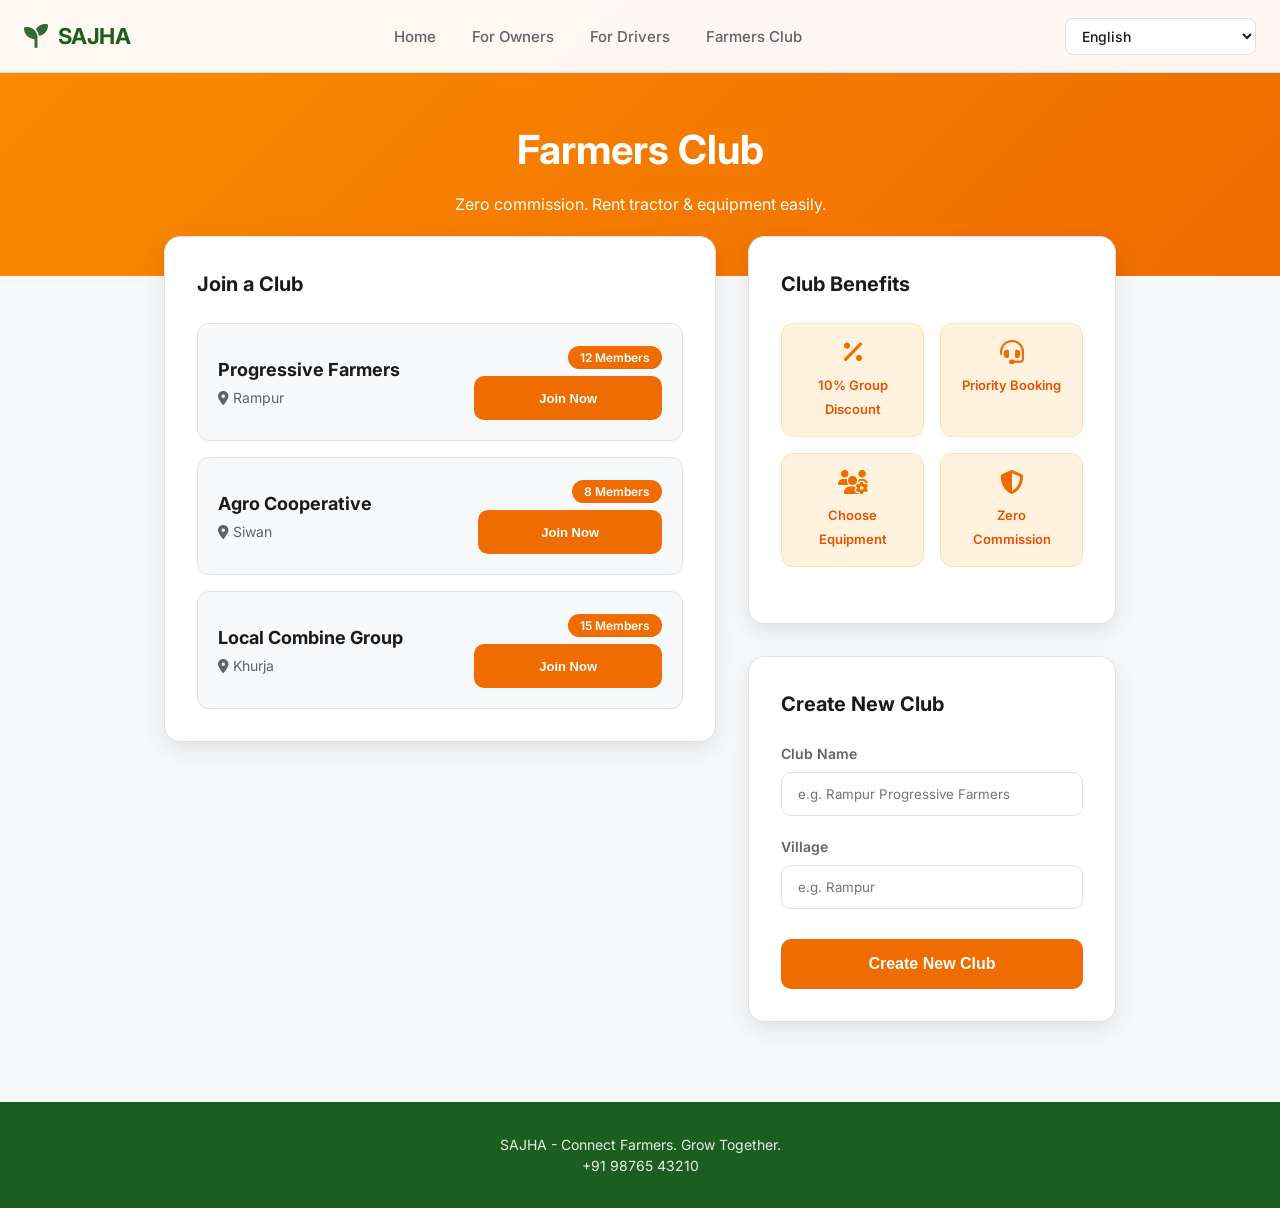
==== club.html @ 6ee87615 "Initial commit: SAJHA - Agro Equipment Booking Platform" ====
<!DOCTYPE html>
<html lang="en">

<head>
    <meta charset="UTF-8">
    <meta name="viewport" content="width=device-width, initial-scale=1.0">
    <title>SAJHA - Farmers Club</title>
    <link rel="stylesheet" href="styles.css">
    <link href="https://fonts.googleapis.com/css2?family=Inter:wght@400;500;600;700&display=swap" rel="stylesheet">
    <link rel="stylesheet" href="https://cdnjs.cloudflare.com/ajax/libs/font-awesome/6.4.0/css/all.min.css">
    <style>
        .club-header {
            padding: 120px 24px 60px;
            background: linear-gradient(135deg, #fb8c00, #ef6c00);
            color: var(--white);
            text-align: center;
        }

        .club-header h1 {
            font-size: clamp(28px, 4vw, 40px);
            margin-bottom: 12px;
        }

        .club-container {
            max-width: 1000px;
            margin: -40px auto 80px;
            padding: 0 24px;
            display: grid;
            grid-template-columns: 1fr;
            gap: 32px;
        }

        @media (min-width: 768px) {
            .club-container {
                grid-template-columns: 1.5fr 1fr;
            }
        }

        .card {
            background: var(--white);
            padding: 32px;
            border-radius: 16px;
            box-shadow: var(--shadow-lg);
            border: 1px solid var(--border);
        }

        .card h2 {
            font-size: 20px;
            margin-bottom: 24px;
            color: var(--text);
            display: flex;
            align-items: center;
            gap: 12px;
        }

        .card h2 i {
            color: #fb8c00;
        }

        .benefits-grid {
            display: grid;
            grid-template-columns: 1fr 1fr;
            gap: 16px;
            margin-bottom: 24px;
        }

        .benefit-item {
            background: #fff3e0;
            padding: 16px;
            border-radius: 12px;
            text-align: center;
            border: 1px solid #ffe0b2;
        }

        .benefit-item i {
            display: block;
            font-size: 24px;
            color: #ef6c00;
            margin-bottom: 8px;
        }

        .benefit-item span {
            font-size: 13px;
            font-weight: 600;
            color: #e65100;
        }

        .club-list {
            display: grid;
            gap: 16px;
        }

        .club-card {
            padding: 20px;
            background: var(--cream);
            border-radius: 12px;
            border: 1px solid var(--border);
            display: flex;
            justify-content: space-between;
            align-items: center;
        }

        .club-info h4 {
            font-size: 18px;
            margin-bottom: 4px;
        }

        .club-info p {
            font-size: 14px;
            color: var(--text-muted);
        }

        .club-meta {
            text-align: right;
        }

        .member-badge {
            background: #ef6c00;
            color: white;
            padding: 4px 12px;
            border-radius: 20px;
            font-size: 12px;
            font-weight: 600;
        }

        .orange-btn {
            background: #ef6c00;
            color: white;
            border: none;
            padding: 16px;
            border-radius: 10px;
            width: 100%;
            font-size: 16px;
            font-weight: 600;
            cursor: pointer;
            margin-top: 10px;
            transition: background 0.2s;
        }

        .orange-btn:hover {
            background: #e65100;
        }

        .input-group {
            margin-bottom: 20px;
        }

        .input-group label {
            display: block;
            margin-bottom: 8px;
            font-size: 14px;
            font-weight: 600;
            color: var(--text-muted);
        }

        .input-group input {
            width: 100%;
            padding: 12px 16px;
            border-radius: 10px;
            border: 1px solid var(--border);
            font-family: inherit;
        }
    </style>
</head>

<body>
    <nav class="top-bar">
        <a href="index.html" class="logo"><i class="fas fa-seedling"></i> SAJHA</a>
        <ul class="top-menu">
            <li><a href="index.html#home" data-i18n="home">Home</a></li>
            <li><a href="owner.html" data-i18n="forOwners">For Owners</a></li>
            <li><a href="driver.html" data-i18n="forDrivers">For Drivers</a></li>
            <li><a href="club.html" class="active" data-i18n="forClubs">Farmers Club</a></li>
        </ul>
        <div class="top-actions">
            <select class="lang-select" id="langSelect">
                <!-- Dropdown will be populated by langSelect.js or similar -->
                <option value="en">English</option>
                <option value="hi">हिंदी (Hindi)</option>
                <option value="bn">বাংলা (Bengali)</option>
                <option value="te">తెలుగు (Telugu)</option>
                <option value="mr">मराठी (Marathi)</option>
                <option value="ta">தமிழ் (Tamil)</option>
                <option value="gu">ગુજરાતી (Gujarati)</option>
                <option value="kn">ಕನ್ನಡ (Kannada)</option>
                <option value="ml">മലയാളം (Malayalam)</option>
                <option value="pa">ਪੰਜਾਬੀ (Punjabi)</option>
            </select>
        </div>
    </nav>

    <header class="club-header">
        <h1 data-i18n="clubPortal">Farmers Club</h1>
        <p data-i18n="heroSub">Join together, book together, save together.</p>
    </header>

    <main class="club-container">
        <!-- Explorer / Join List -->
        <section>
            <div class="card">
                <h2 data-i18n="joinClub"><i class="fas fa-search-location"></i> Explore Local Clubs</h2>
                <div id="clubList" class="club-list">
                    <!-- Clubs will be injected here -->
                </div>
            </div>
        </section>

        <!-- Sidebar: Create & Benefits -->
        <aside style="display: flex; flex-direction: column; gap: 32px;">
            <div class="card">
                <h2 data-i18n="clubBenefits"><i class="fas fa-gift"></i> Club Benefits</h2>
                <div class="benefits-grid">
                    <div class="benefit-item">
                        <i class="fas fa-percentage"></i>
                        <span data-i18n="groupDiscount">10% Group Discount</span>
                    </div>
                    <div class="benefit-item">
                        <i class="fas fa-headset"></i>
                        <span data-i18n="prioritySupport">Priority Booking</span>
                    </div>
                    <div class="benefit-item">
                        <i class="fas fa-users-cog"></i>
                        <span data-i18n="selectEquipment">Shared Assets</span>
                    </div>
                    <div class="benefit-item">
                        <i class="fas fa-shield-alt"></i>
                        <span data-i18n="noCommission">Secure Support</span>
                    </div>
                </div>
            </div>

            <div class="card">
                <h2 data-i18n="createClub"><i class="fas fa-plus-circle"></i> Create New Club</h2>
                <form id="createClubForm">
                    <div class="input-group">
                        <label data-i18n="clubName">Club Name</label>
                        <input type="text" id="newClubName" placeholder="e.g. Rampur Progressive Farmers" required>
                    </div>
                    <div class="input-group">
                        <label data-i18n="village">Village</label>
                        <input type="text" id="clubVillage" placeholder="e.g. Rampur" required>
                    </div>
                    <button type="submit" class="orange-btn" data-i18n="createClub">Create Club</button>
                </form>
            </div>
        </aside>
    </main>

    <footer class="footer">
        <p>SAJHA - <span data-i18n="heroTitle">Connect Farmers</span></p>
        <p>+91 98765 43210</p>
    </footer>

    <script src="lang.js"></script>
    <script src="club.js"></script>
</body>

</html>
---- styles.css ----
/* SAJHA - Professional Agriculture Platform */
* {
    margin: 0;
    padding: 0;
    box-sizing: border-box;
}

:root {
    --green: #1b5e20;
    --green-light: #2e7d32;
    --green-accent: #388e3c;
    --cream: #f8f9fa;
    --cream-dark: #e8ebe8;
    --white: #ffffff;
    --text: #1a1a1a;
    --text-muted: #5f6368;
    --border: #e0e0e0;
    --shadow: 0 2px 8px rgba(0, 0, 0, 0.06);
    --shadow-lg: 0 8px 24px rgba(0, 0, 0, 0.1);
}

html {
    scroll-behavior: smooth;
}

body {
    font-family: 'Inter', -apple-system, BlinkMacSystemFont, sans-serif;
    font-size: 16px;
    line-height: 1.5;
    color: var(--text);
    background: var(--cream);
    -webkit-font-smoothing: antialiased;
}

button,
a,
input,
.equip-btn,
.dur-btn {
    min-height: 44px;
}

.container {
    max-width: 1200px;
    margin: 0 auto;
    padding: 0 24px;
}

/* Navbar */
.top-bar {
    position: fixed;
    top: 0;
    left: 0;
    right: 0;
    background: rgba(255, 255, 255, 0.95);
    backdrop-filter: blur(12px);
    padding: 14px 24px;
    display: flex;
    justify-content: space-between;
    align-items: center;
    gap: 24px;
    z-index: 100;
    border-bottom: 1px solid var(--border);
}

.logo {
    font-size: 22px;
    font-weight: 700;
    color: var(--green);
    text-decoration: none;
    display: flex;
    align-items: center;
    gap: 10px;
    letter-spacing: -0.02em;
}

.logo i {
    font-size: 24px;
    opacity: 0.9;
}

.top-menu {
    display: none;
    list-style: none;
    gap: 4px;
    align-items: center;
    margin: 0;
}

.top-menu a {
    color: var(--text-muted);
    text-decoration: none;
    font-weight: 500;
    font-size: 15px;
    padding: 10px 16px;
    border-radius: 8px;
    transition: all 0.2s;
}

.top-menu a:hover {
    color: var(--green);
    background: rgba(46, 125, 50, 0.08);
}

@media (min-width: 768px) {
    .top-menu {
        display: flex !important;
    }

    .menu-btn {
        display: none;
    }
}

@media (max-width: 767px) {
    .top-menu {
        display: none;
        position: absolute;
        top: 100%;
        left: 0;
        right: 0;
        flex-direction: column;
        background: var(--white);
        padding: 16px;
        box-shadow: var(--shadow-lg);
        z-index: 99;
    }

    .top-menu.open {
        display: flex;
    }
}

.top-actions {
    display: flex;
    gap: 10px;
    align-items: center;
}

.lang-select {
    background: var(--white);
    color: var(--text);
    border: 1px solid var(--border);
    padding: 8px 12px;
    font-size: 14px;
    font-weight: 500;
    border-radius: 8px;
    cursor: pointer;
    font-family: inherit;
    transition: all 0.2s;
    outline: none;
}

.lang-select:hover {
    border-color: var(--green);
}

.lang-select:focus {
    border-color: var(--green);
    box-shadow: 0 0 0 2px rgba(46, 125, 50, 0.1);
}

.menu-btn {
    background: none;
    border: 1px solid var(--border);
    font-size: 18px;
    color: var(--text);
    padding: 10px 14px;
    border-radius: 8px;
    cursor: pointer;
}

/* Side Menu */
.side-menu {
    position: fixed;
    top: 0;
    right: -100%;
    width: 300px;
    height: 100%;
    background: var(--white);
    z-index: 1000;
    transition: right 0.3s ease;
    padding: 24px;
    box-shadow: -4px 0 24px rgba(0, 0, 0, 0.08);
}

.side-menu.open {
    right: 0;
}

.menu-header {
    display: flex;
    justify-content: space-between;
    align-items: center;
    margin-bottom: 24px;
    font-size: 18px;
    font-weight: 600;
    color: var(--text);
}

.close-btn {
    background: none;
    border: none;
    font-size: 20px;
    color: var(--text-muted);
    cursor: pointer;
    padding: 4px;
}

.menu-item {
    display: flex;
    align-items: center;
    gap: 14px;
    padding: 14px 0;
    font-size: 15px;
    color: var(--text);
    text-decoration: none;
    border-bottom: 1px solid var(--cream-dark);
    transition: color 0.2s;
}

.menu-item:hover {
    color: var(--green);
}

.menu-item i {
    font-size: 18px;
    color: var(--green);
    opacity: 0.8;
}

/* Hero */
.hero {
    min-height: 70vh;
    display: flex;
    align-items: center;
    justify-content: center;
    text-align: center;
    padding: 120px 32px 80px;
    position: relative;
    overflow: hidden;
}

.hero-bg {
    position: absolute;
    inset: 0;
    background: linear-gradient(160deg, #0d3d0f 0%, #1b5e20 40%, #2e7d32 100%);
    z-index: 0;
}

.hero-bg::before {
    content: '';
    position: absolute;
    inset: 0;
    background: url("data:image/svg+xml,%3Csvg width='60' height='60' viewBox='0 0 60 60' xmlns='http://www.w3.org/2000/svg'%3E%3Cg fill='none' fill-rule='evenodd'%3E%3Cg fill='%23ffffff' fill-opacity='0.03'%3E%3Cpath d='M36 34v-4h-2v4h-4v2h4v4h2v-4h4v-2h-4zm0-30V0h-2v4h-4v2h4v4h2V6h4V4h-4zM6 34v-4H4v4H0v2h4v4h2v-4h4v-2H6zM6 4V0H4v4H0v2h4v4h2V6h4V4H6z'/%3E%3C/g%3E%3C/g%3E%3C/svg%3E");
    opacity: 0.5;
}

.hero-content {
    position: relative;
    z-index: 1;
    max-width: 640px;
}

.hero h1 {
    font-size: clamp(32px, 5vw, 48px);
    font-weight: 700;
    color: var(--white);
    margin-bottom: 16px;
    line-height: 1.2;
    letter-spacing: -0.03em;
}

.hero p {
    font-size: 18px;
    color: rgba(255, 255, 255, 0.88);
    margin-bottom: 36px;
    font-weight: 400;
    line-height: 1.6;
}

.hero-btns {
    display: flex;
    gap: 16px;
    justify-content: center;
    flex-wrap: wrap;
}

.big-btn {
    display: inline-flex;
    align-items: center;
    justify-content: center;
    padding: 16px 32px;
    font-size: 16px;
    font-weight: 600;
    border-radius: 10px;
    text-decoration: none;
    font-family: inherit;
    cursor: pointer;
    min-height: 52px;
    border: none;
    transition: all 0.2s;
}

.big-btn.primary {
    background: var(--white);
    color: var(--green);
    box-shadow: var(--shadow);
}

.big-btn.primary:hover {
    transform: translateY(-2px);
    box-shadow: var(--shadow-lg);
}

.big-btn.secondary {
    background: transparent;
    color: var(--white);
    border: 2px solid rgba(255, 255, 255, 0.6);
}

.big-btn.secondary:hover {
    background: rgba(255, 255, 255, 0.1);
    border-color: var(--white);
}

.big-btn.full {
    width: 100%;
}

/* Booking Section */
.booking-section {
    padding: 56px 24px 72px;
    background: var(--white);
}

.map-book-row {
    display: flex;
    flex-direction: column;
    gap: 24px;
    max-width: 1200px;
    margin: 0 auto;
}

@media (min-width: 960px) {
    .map-book-row {
        flex-direction: row;
        align-items: stretch;
        gap: 32px;
    }

    .map-wrap {
        flex: 1;
        min-height: 520px;
    }

    .book-panel {
        width: 400px;
        flex-shrink: 0;
        margin: 0;
        overflow-y: auto;
    }
}

.map-wrap {
    position: relative;
    height: 320px;
    border-radius: 12px;
    overflow: hidden;
    box-shadow: var(--shadow);
    border: 1px solid var(--border);
}

#map {
    width: 100%;
    height: 100%;
}

.locate-btn {
    position: absolute;
    top: 16px;
    right: 16px;
    width: 44px;
    height: 44px;
    background: var(--white);
    border: 1px solid var(--border);
    border-radius: 10px;
    font-size: 18px;
    color: var(--green);
    cursor: pointer;
    box-shadow: var(--shadow);
    transition: background 0.2s;
}

.locate-btn:hover {
    background: var(--cream);
}

.book-panel {
    max-width: 100%;
    margin: 0 auto;
    background: var(--cream);
    padding: 28px;
    border-radius: 12px;
    border: 1px solid var(--border);
}

.book-panel h2 {
    font-size: 20px;
    font-weight: 600;
    color: var(--text);
    margin-bottom: 24px;
    letter-spacing: -0.02em;
}

.input-row {
    display: flex;
    align-items: center;
    gap: 12px;
    background: var(--white);
    padding: 0 16px;
    border-radius: 10px;
    margin-bottom: 14px;
    border: 1px solid var(--border);
    transition: border-color 0.2s;
}

.input-row:focus-within {
    border-color: var(--green);
    outline: none;
}

.input-row label {
    font-size: 16px;
    color: var(--text-muted);
}

.input-row input {
    flex: 1;
    border: none;
    background: none;
    font-size: 15px;
    padding: 14px 0;
    font-family: inherit;
}

.input-row input:focus {
    outline: none;
}

.row-2 {
    display: grid;
    grid-template-columns: 1fr 1fr;
    gap: 14px;
}

.label {
    font-size: 14px;
    font-weight: 600;
    color: var(--text);
    margin: 20px 0 10px;
}

.equipment-btns {
    display: grid;
    grid-template-columns: repeat(4, 1fr);
    gap: 10px;
}

@media (max-width: 640px) {
    .equipment-btns {
        grid-template-columns: repeat(2, 1fr);
    }
}

.duration-btns {
    display: grid;
    grid-template-columns: repeat(5, 1fr);
    gap: 10px;
}

@media (max-width: 640px) {
    .duration-btns {
        grid-template-columns: repeat(3, 1fr);
    }
}

.equip-btn,
.dur-btn {
    display: flex;
    flex-direction: column;
    align-items: center;
    gap: 6px;
    padding: 14px 10px;
    background: var(--white);
    border: 1px solid var(--border);
    border-radius: 10px;
    font-size: 14px;
    font-weight: 600;
    font-family: inherit;
    cursor: pointer;
    transition: all 0.2s;
}

.equip-btn:hover,
.dur-btn:hover {
    border-color: var(--green);
    color: var(--green);
}

.equip-btn i {
    font-size: 24px;
    color: var(--green);
}

.equip-btn small,
.dur-btn small {
    font-size: 12px;
    font-weight: 500;
    color: var(--text-muted);
}

.equip-btn.active,
.dur-btn.active {
    background: var(--green);
    border-color: var(--green);
    color: var(--white);
}

.equip-btn.active i,
.equip-btn.active small,
.dur-btn.active small {
    color: var(--white);
}

.duration-btns .dur-btn {
    flex-direction: row;
    justify-content: center;
    padding: 12px;
}

.price-box {
    display: flex;
    justify-content: space-between;
    align-items: center;
    padding: 18px 20px;
    background: var(--white);
    border-radius: 10px;
    margin: 24px 0 16px;
    border: 1px solid var(--border);
    font-size: 15px;
}

.price-box strong {
    font-size: 22px;
    color: var(--green);
    font-weight: 700;
}

.book-panel .big-btn {
    margin-top: 0;
    padding: 16px;
}

/* About Section */
.simple-section {
    padding: 72px 24px;
    background: var(--cream);
}

.simple-section h2 {
    font-size: 28px;
    font-weight: 700;
    color: var(--text);
    text-align: center;
    margin-bottom: 12px;
    letter-spacing: -0.02em;
}

.simple-section .sub {
    text-align: center;
    font-size: 16px;
    color: var(--text-muted);
    margin-bottom: 48px;
    max-width: 480px;
    margin-left: auto;
    margin-right: auto;
}

.simple-cards {
    display: grid;
    grid-template-columns: repeat(auto-fit, minmax(280px, 1fr));
    gap: 24px;
    max-width: 1000px;
    margin: 0 auto;
}

.simple-card {
    background: var(--white);
    padding: 32px 28px;
    border-radius: 12px;
    text-align: center;
    border: 1px solid var(--border);
    transition: all 0.2s;
}

.simple-card:hover {
    box-shadow: var(--shadow-lg);
    border-color: rgba(46, 125, 50, 0.2);
}

.simple-card .icon {
    width: 56px;
    height: 56px;
    background: linear-gradient(135deg, var(--green), var(--green-light));
    color: var(--white);
    border-radius: 12px;
    display: flex;
    align-items: center;
    justify-content: center;
    margin: 0 auto 20px;
    font-size: 24px;
}

.simple-card h3 {
    font-size: 17px;
    font-weight: 600;
    color: var(--text);
    margin-bottom: 10px;
}

.simple-card p {
    font-size: 15px;
    color: var(--text-muted);
    line-height: 1.5;
}

/* Contact */
.contact {
    background: var(--white);
}

.contact .container {
    max-width: 500px;
}

.contact .contact-card {
    display: flex;
    align-items: center;
    justify-content: center;
    gap: 16px;
    padding: 20px 24px;
    background: var(--cream);
    color: var(--text);
    text-decoration: none;
    font-size: 18px;
    font-weight: 600;
    border-radius: 12px;
    margin-bottom: 14px;
    border: 1px solid var(--border);
    transition: all 0.2s;
}

.contact .contact-card:hover {
    border-color: var(--green);
    background: rgba(46, 125, 50, 0.06);
}

.contact .contact-card i {
    font-size: 22px;
    color: var(--green);
}

.contact .contact-card.whatsapp:hover {
    border-color: #25D366;
    background: rgba(37, 211, 102, 0.08);
}

.contact .contact-card.whatsapp i {
    color: #25D366;
}

.contact .address {
    text-align: center;
    color: var(--text-muted);
    font-size: 14px;
    margin-top: 24px;
}

/* Footer */
.footer {
    text-align: center;
    padding: 32px 24px;
    background: var(--green);
    color: rgba(255, 255, 255, 0.9);
    font-size: 14px;
}

/* Modals */
.overlay {
    display: none;
    position: fixed;
    inset: 0;
    background: rgba(0, 0, 0, 0.4);
    backdrop-filter: blur(4px);
    z-index: 2000;
    align-items: center;
    justify-content: center;
    padding: 24px;
}

.overlay.active {
    display: flex;
}

.panel {
    background: var(--white);
    width: 100%;
    max-width: 440px;
    max-height: 90vh;
    border-radius: 16px;
    overflow: hidden;
    box-shadow: 0 24px 48px rgba(0, 0, 0, 0.16);
}

.panel-head {
    display: flex;
    justify-content: space-between;
    align-items: center;
    padding: 20px 24px;
    border-bottom: 1px solid var(--border);
}

.panel-head h2 {
    font-size: 18px;
    font-weight: 600;
}

.panel-body {
    padding: 24px;
    overflow-y: auto;
    max-height: 65vh;
}

.panel-body p {
    margin-bottom: 12px;
    font-size: 15px;
    color: var(--text-muted);
}

.panel-body p strong {
    color: var(--text);
}

.booking-item {
    padding: 18px;
    background: var(--cream);
    border-radius: 10px;
    margin-bottom: 12px;
    border: 1px solid var(--border);
}

.booking-item h4 {
    margin-bottom: 8px;
    font-size: 15px;
}

.booking-item p {
    font-size: 14px;
    color: var(--text-muted);
    margin-bottom: 4px;
}

/* Success */
.success-panel {
    text-align: center;
    padding: 48px 32px;
}

.success-icon {
    font-size: 64px;
    color: var(--green);
    margin-bottom: 20px;
}

.success-panel h2 {
    font-size: 24px;
    font-weight: 600;
    margin-bottom: 8px;
}

.success-panel p {
    color: var(--text-muted);
    margin-bottom: 8px;
}

.success-panel .booking-num {
    font-size: 15px;
    margin: 24px 0;
    padding: 12px 20px;
    background: var(--cream);
    border-radius: 10px;
}

.success-btns {
    display: flex;
    gap: 12px;
    justify-content: center;
    flex-wrap: wrap;
    margin-top: 24px;
}

/* Comparison Section */
.comparison-section {
    margin: 20px 0;
    animation: slideUp 0.3s ease-out;
}

.comparison-card {
    background: #f1f8e9;
    border: 2px solid #8bc34a;
    border-radius: 12px;
    padding: 16px;
    position: relative;
}

.deal-tag {
    background: #8bc34a;
    color: white;
    padding: 4px 10px;
    border-radius: 20px;
    font-size: 11px;
    font-weight: 700;
    text-transform: uppercase;
    display: inline-flex;
    align-items: center;
    gap: 4px;
    margin-bottom: 10px;
}

.deal-info {
    display: flex;
    justify-content: space-between;
    align-items: center;
    margin-bottom: 4px;
}

.deal-info span {
    font-weight: 600;
    color: var(--text);
}

.deal-price {
    color: #2e7d32 !important;
    font-weight: 700 !important;
}

.savings {
    font-size: 13px;
    color: #558b2f;
    margin-bottom: 12px;
}

.select-deal-btn {
    width: 100%;
    background: #4caf50;
    color: white;
    border: none;
    padding: 10px;
    border-radius: 8px;
    font-size: 14px;
    font-weight: 600;
    cursor: pointer;
    transition: background 0.2s;
}

.select-deal-btn:hover {
    background: #43a047;
}

@keyframes slideUp {
    from {
        transform: translateY(10px);
        opacity: 0;
    }

    to {
        transform: translateY(0);
        opacity: 1;
    }
}

/* NEW FEATURES STYLES */

/* Weather Widget */
.weather-widget {
    background: linear-gradient(135deg, #e3f2fd, #bbdefb);
    border: 1px solid #90caf9;
    border-radius: 12px;
    padding: 16px;
    margin-bottom: 20px;
    display: flex;
    align-items: center;
    gap: 16px;
    animation: slideUp 0.4s ease-out;
}

.weather-icon {
    font-size: 32px;
    color: #1976d2;
}

.weather-info h4 {
    font-size: 15px;
    margin-bottom: 4px;
    color: #0d47a1;
}

.weather-info p {
    font-size: 13px;
    color: #1565c0;
    margin: 0;
}

/* Insurance Checkbox */
.insurance-opt {
    display: flex;
    align-items: center;
    gap: 12px;
    background: #fff;
    padding: 12px 16px;
    border-radius: 10px;
    margin: 14px 0;
    border: 1px solid var(--border);
    cursor: pointer;
    transition: all 0.2s;
}

.insurance-opt:hover {
    border-color: var(--green);
}

.insurance-opt input {
    width: 18px;
    height: 18px;
    accent-color: var(--green);
}

.insurance-opt span {
    font-size: 14px;
    font-weight: 500;
}

/* Analytics Dashboard */
.analytics-grid {
    display: grid;
    grid-template-columns: 1fr 1fr;
    gap: 12px;
    margin-top: 16px;
}

.stat-card {
    background: var(--white);
    padding: 16px;
    border-radius: 12px;
    border: 1px solid var(--border);
    text-align: center;
}

.stat-card i {
    font-size: 20px;
    color: var(--green);
    margin-bottom: 8px;
}

.stat-card label {
    display: block;
    font-size: 12px;
    color: var(--text-muted);
    margin-bottom: 4px;
}

.stat-card strong {
    font-size: 18px;
    color: var(--text);
}

/* Voice Command Button */
.voice-btn {
    position: fixed;
    bottom: 24px;
    right: 24px;
    width: 56px;
    height: 56px;
    background: var(--green);
    color: white;
    border: none;
    border-radius: 50%;
    font-size: 24px;
    cursor: pointer;
    box-shadow: var(--shadow-lg);
    display: flex;
    align-items: center;
    justify-content: center;
    z-index: 1000;
    transition: all 0.3s;
}

.voice-btn:hover {
    transform: scale(1.1);
}

.voice-btn.listening {
    background: #f44336;
    animation: pulse 1.5s infinite;
}

@keyframes pulse {
    0% {
        box-shadow: 0 0 0 0 rgba(244, 67, 54, 0.4);
    }

    70% {
        box-shadow: 0 0 0 20px rgba(244, 67, 54, 0);
    }

    100% {
        box-shadow: 0 0 0 0 rgba(244, 67, 54, 0);
    }
}

/* Scheme Cards */
.schemes-section {
    padding: 40px 0;
}

.scheme-card {
    background: #fff;
    border-radius: 12px;
    padding: 20px;
    margin-bottom: 16px;
    border-left: 4px solid var(--green);
    box-shadow: var(--shadow);
}

.scheme-card h4 {
    color: var(--green);
    margin-bottom: 8px;
}

.scheme-card p {
    font-size: 14px;
    color: var(--text-muted);
}

.mandi-list {
    background: #fff;
    border-radius: 12px;
    overflow: hidden;
    border: 1px solid var(--border);
}

.mandi-item {
    display: flex;
    justify-content: space-between;
    padding: 12px 16px;
    border-bottom: 1px solid var(--border);
}

.mandi-item:last-child {
    border-bottom: none;
}

.mandi-item span:last-child {
    font-weight: 700;
    color: var(--green);
}
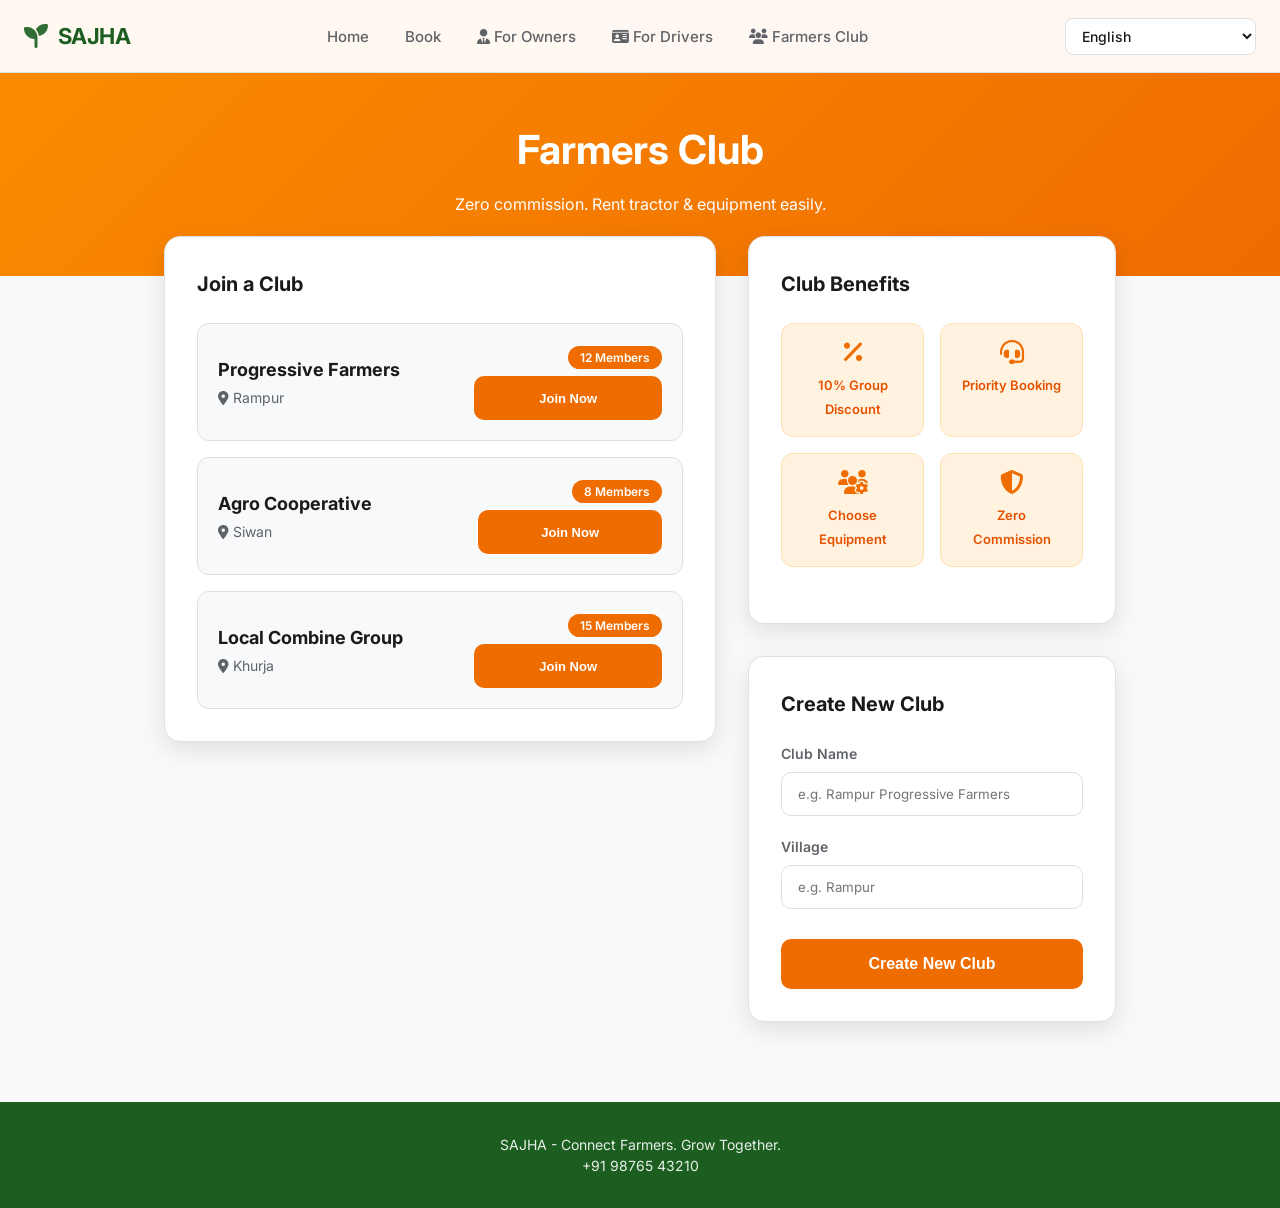
==== commit 53ebc6c2: "UI Fixes: Standardize navbar across all 4 pages" ====
--- a/club.html
+++ b/club.html
@@ -165,16 +165,19 @@
 
 <body>
     <nav class="top-bar">
-        <a href="index.html" class="logo"><i class="fas fa-seedling"></i> SAJHA</a>
+        <a href="index.html#home" class="logo"><i class="fas fa-seedling"></i> SAJHA</a>
         <ul class="top-menu">
             <li><a href="index.html#home" data-i18n="home">Home</a></li>
-            <li><a href="owner.html" data-i18n="forOwners">For Owners</a></li>
-            <li><a href="driver.html" data-i18n="forDrivers">For Drivers</a></li>
-            <li><a href="club.html" class="active" data-i18n="forClubs">Farmers Club</a></li>
+            <li><a href="index.html#booking-section" data-i18n="book">Book</a></li>
+            <li><a href="owner.html" class="owner-link"><i class="fas fa-user-tie"></i> <span data-i18n="forOwners">For
+                        Owners</span></a></li>
+            <li><a href="driver.html" class="driver-link"><i class="fas fa-id-card"></i> <span
+                        data-i18n="forDrivers">For Drivers</span></a></li>
+            <li><a href="club.html" class="club-link active"><i class="fas fa-users"></i> <span
+                        data-i18n="forClubs">Farmers Club</span></a></li>
         </ul>
         <div class="top-actions">
-            <select class="lang-select" id="langSelect">
-                <!-- Dropdown will be populated by langSelect.js or similar -->
+            <select class="lang-select" id="langSelect" title="Change Language">
                 <option value="en">English</option>
                 <option value="hi">हिंदी (Hindi)</option>
                 <option value="bn">বাংলা (Bengali)</option>
@@ -186,6 +189,9 @@
                 <option value="ml">മലയാളം (Malayalam)</option>
                 <option value="pa">ਪੰਜਾਬੀ (Punjabi)</option>
             </select>
+            <button class="menu-btn" id="menuBtn" aria-label="Menu"
+                onclick="document.querySelector('.top-menu').classList.toggle('open')"><i
+                    class="fas fa-bars"></i></button>
         </div>
     </nav>
 
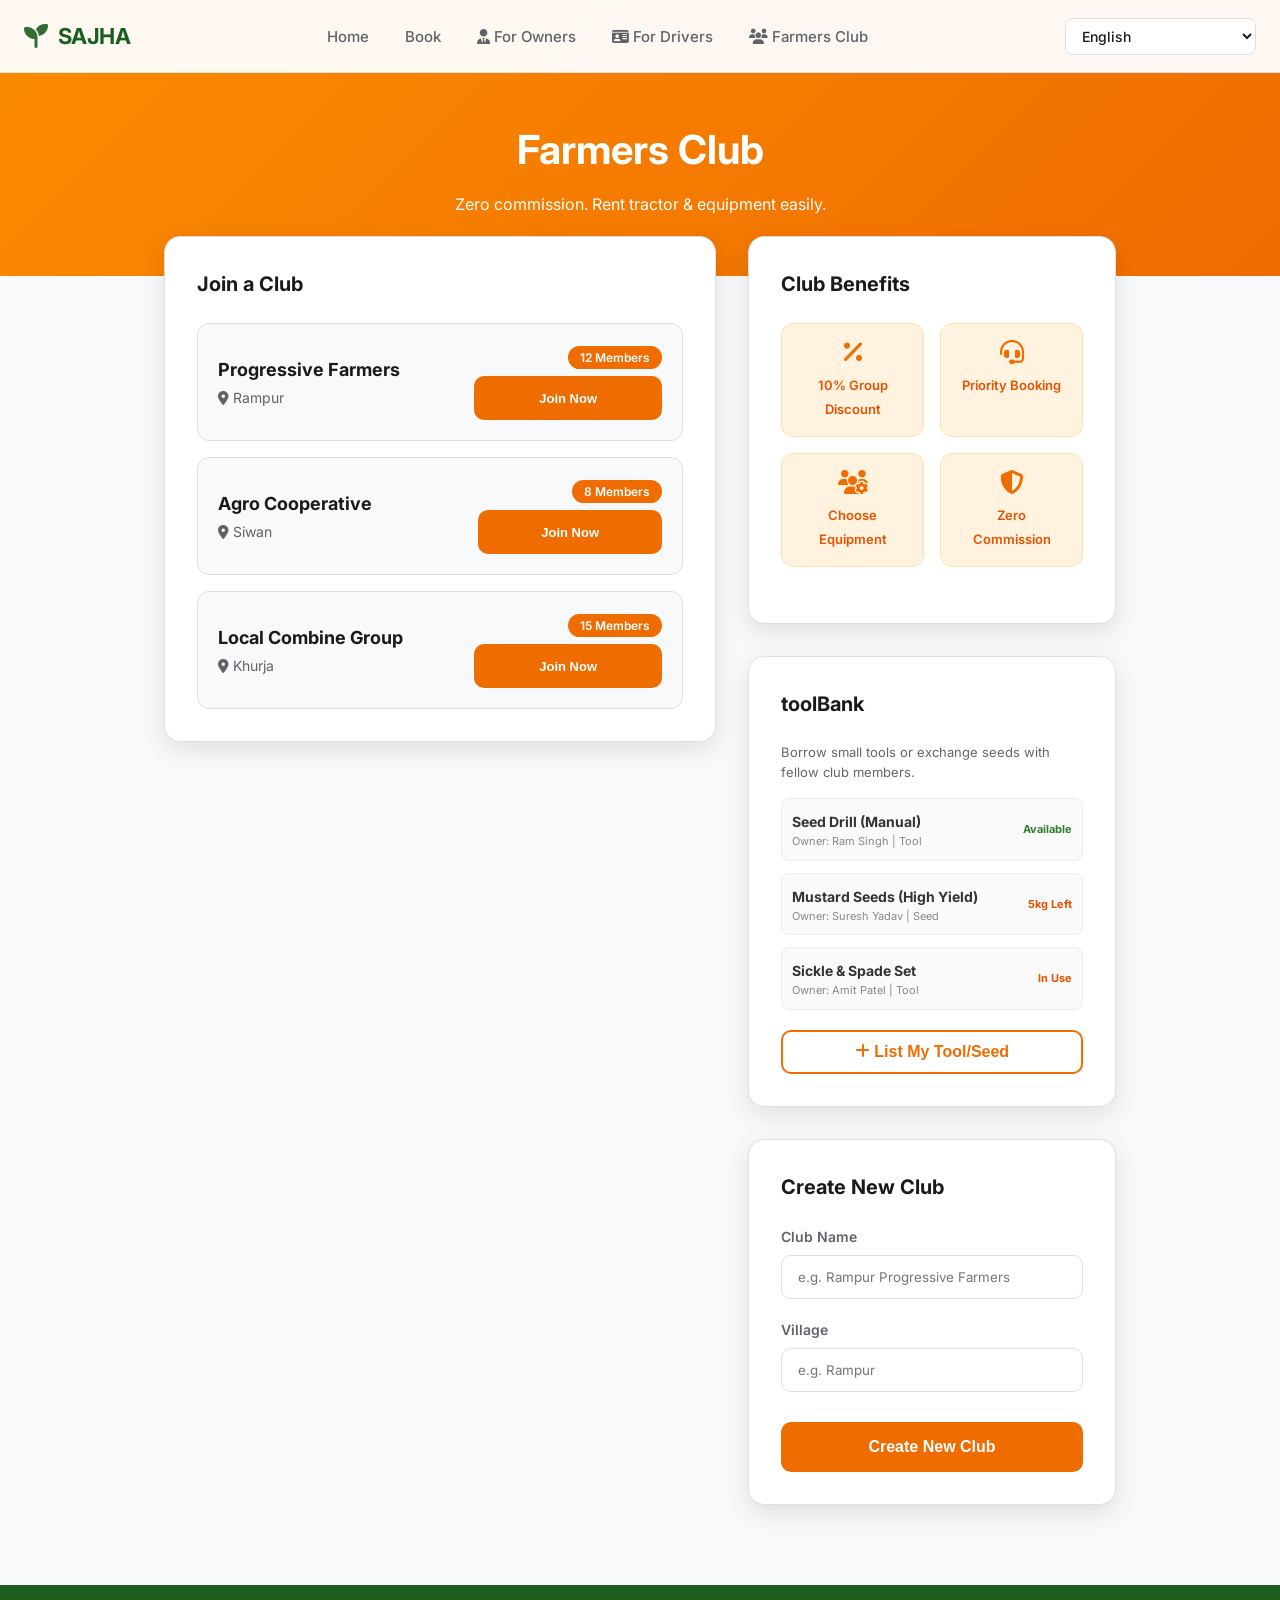
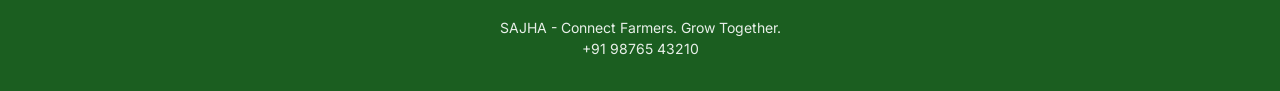
==== commit f5f1d245: "Implement advanced features, real-time APIs, PWA, and UI/UX improvements" ====
--- a/club.html
+++ b/club.html
@@ -235,6 +235,20 @@
                 </div>
             </div>
 
+            <!-- Community Tool & Seed Bank -->
+            <div class="card">
+                <h2 data-i18n="toolBank"><i class="fas fa-tools"></i> Village Tool & Seed Bank</h2>
+                <p style="font-size: 13px; color: #666; margin-bottom: 16px;">Borrow small tools or exchange seeds with
+                    fellow club members.</p>
+                <div id="toolBankList" style="display: grid; gap: 12px; margin-bottom: 20px;">
+                    <!-- Tools/Seeds will be injected here -->
+                </div>
+                <button class="orange-btn" id="listToolBtn"
+                    style="background: transparent; color: #ef6c00; border: 2px solid #ef6c00; margin-top: 0; padding: 10px;">
+                    <i class="fas fa-plus"></i> List My Tool/Seed
+                </button>
+            </div>
+
             <div class="card">
                 <h2 data-i18n="createClub"><i class="fas fa-plus-circle"></i> Create New Club</h2>
                 <form id="createClubForm">
--- a/styles.css
+++ b/styles.css
@@ -1,1077 +1,1439 @@
-/* SAJHA - Professional Agriculture Platform */
-* {
-    margin: 0;
-    padding: 0;
-    box-sizing: border-box;
-}
-
-:root {
-    --green: #1b5e20;
-    --green-light: #2e7d32;
-    --green-accent: #388e3c;
-    --cream: #f8f9fa;
-    --cream-dark: #e8ebe8;
-    --white: #ffffff;
-    --text: #1a1a1a;
-    --text-muted: #5f6368;
-    --border: #e0e0e0;
-    --shadow: 0 2px 8px rgba(0, 0, 0, 0.06);
-    --shadow-lg: 0 8px 24px rgba(0, 0, 0, 0.1);
-}
-
-html {
-    scroll-behavior: smooth;
-}
-
-body {
-    font-family: 'Inter', -apple-system, BlinkMacSystemFont, sans-serif;
-    font-size: 16px;
-    line-height: 1.5;
-    color: var(--text);
-    background: var(--cream);
-    -webkit-font-smoothing: antialiased;
-}
-
-button,
-a,
-input,
-.equip-btn,
-.dur-btn {
-    min-height: 44px;
-}
-
-.container {
-    max-width: 1200px;
-    margin: 0 auto;
-    padding: 0 24px;
-}
-
-/* Navbar */
-.top-bar {
-    position: fixed;
-    top: 0;
-    left: 0;
-    right: 0;
-    background: rgba(255, 255, 255, 0.95);
-    backdrop-filter: blur(12px);
-    padding: 14px 24px;
-    display: flex;
-    justify-content: space-between;
-    align-items: center;
-    gap: 24px;
-    z-index: 100;
-    border-bottom: 1px solid var(--border);
-}
-
-.logo {
-    font-size: 22px;
-    font-weight: 700;
-    color: var(--green);
-    text-decoration: none;
-    display: flex;
-    align-items: center;
-    gap: 10px;
-    letter-spacing: -0.02em;
-}
-
-.logo i {
-    font-size: 24px;
-    opacity: 0.9;
-}
-
-.top-menu {
-    display: none;
-    list-style: none;
-    gap: 4px;
-    align-items: center;
-    margin: 0;
-}
-
-.top-menu a {
-    color: var(--text-muted);
-    text-decoration: none;
-    font-weight: 500;
-    font-size: 15px;
-    padding: 10px 16px;
-    border-radius: 8px;
-    transition: all 0.2s;
-}
-
-.top-menu a:hover {
-    color: var(--green);
-    background: rgba(46, 125, 50, 0.08);
-}
-
-@media (min-width: 768px) {
-    .top-menu {
-        display: flex !important;
-    }
-
-    .menu-btn {
-        display: none;
-    }
-}
-
-@media (max-width: 767px) {
-    .top-menu {
-        display: none;
-        position: absolute;
-        top: 100%;
-        left: 0;
-        right: 0;
-        flex-direction: column;
-        background: var(--white);
-        padding: 16px;
-        box-shadow: var(--shadow-lg);
-        z-index: 99;
-    }
-
-    .top-menu.open {
-        display: flex;
-    }
-}
-
-.top-actions {
-    display: flex;
-    gap: 10px;
-    align-items: center;
-}
-
-.lang-select {
-    background: var(--white);
-    color: var(--text);
-    border: 1px solid var(--border);
-    padding: 8px 12px;
-    font-size: 14px;
-    font-weight: 500;
-    border-radius: 8px;
-    cursor: pointer;
-    font-family: inherit;
-    transition: all 0.2s;
-    outline: none;
-}
-
-.lang-select:hover {
-    border-color: var(--green);
-}
-
-.lang-select:focus {
-    border-color: var(--green);
-    box-shadow: 0 0 0 2px rgba(46, 125, 50, 0.1);
-}
-
-.menu-btn {
-    background: none;
-    border: 1px solid var(--border);
-    font-size: 18px;
-    color: var(--text);
-    padding: 10px 14px;
-    border-radius: 8px;
-    cursor: pointer;
-}
-
-/* Side Menu */
-.side-menu {
-    position: fixed;
-    top: 0;
-    right: -100%;
-    width: 300px;
-    height: 100%;
-    background: var(--white);
-    z-index: 1000;
-    transition: right 0.3s ease;
-    padding: 24px;
-    box-shadow: -4px 0 24px rgba(0, 0, 0, 0.08);
-}
-
-.side-menu.open {
-    right: 0;
-}
-
-.menu-header {
-    display: flex;
-    justify-content: space-between;
-    align-items: center;
-    margin-bottom: 24px;
-    font-size: 18px;
-    font-weight: 600;
-    color: var(--text);
-}
-
-.close-btn {
-    background: none;
-    border: none;
-    font-size: 20px;
-    color: var(--text-muted);
-    cursor: pointer;
-    padding: 4px;
-}
-
-.menu-item {
-    display: flex;
-    align-items: center;
-    gap: 14px;
-    padding: 14px 0;
-    font-size: 15px;
-    color: var(--text);
-    text-decoration: none;
-    border-bottom: 1px solid var(--cream-dark);
-    transition: color 0.2s;
-}
-
-.menu-item:hover {
-    color: var(--green);
-}
-
-.menu-item i {
-    font-size: 18px;
-    color: var(--green);
-    opacity: 0.8;
-}
-
-/* Hero */
-.hero {
-    min-height: 70vh;
-    display: flex;
-    align-items: center;
-    justify-content: center;
-    text-align: center;
-    padding: 120px 32px 80px;
-    position: relative;
-    overflow: hidden;
-}
-
-.hero-bg {
-    position: absolute;
-    inset: 0;
-    background: linear-gradient(160deg, #0d3d0f 0%, #1b5e20 40%, #2e7d32 100%);
-    z-index: 0;
-}
-
-.hero-bg::before {
-    content: '';
-    position: absolute;
-    inset: 0;
-    background: url("data:image/svg+xml,%3Csvg width='60' height='60' viewBox='0 0 60 60' xmlns='http://www.w3.org/2000/svg'%3E%3Cg fill='none' fill-rule='evenodd'%3E%3Cg fill='%23ffffff' fill-opacity='0.03'%3E%3Cpath d='M36 34v-4h-2v4h-4v2h4v4h2v-4h4v-2h-4zm0-30V0h-2v4h-4v2h4v4h2V6h4V4h-4zM6 34v-4H4v4H0v2h4v4h2v-4h4v-2H6zM6 4V0H4v4H0v2h4v4h2V6h4V4H6z'/%3E%3C/g%3E%3C/g%3E%3C/svg%3E");
-    opacity: 0.5;
-}
-
-.hero-content {
-    position: relative;
-    z-index: 1;
-    max-width: 640px;
-}
-
-.hero h1 {
-    font-size: clamp(32px, 5vw, 48px);
-    font-weight: 700;
-    color: var(--white);
-    margin-bottom: 16px;
-    line-height: 1.2;
-    letter-spacing: -0.03em;
-}
-
-.hero p {
-    font-size: 18px;
-    color: rgba(255, 255, 255, 0.88);
-    margin-bottom: 36px;
-    font-weight: 400;
-    line-height: 1.6;
-}
-
-.hero-btns {
-    display: flex;
-    gap: 16px;
-    justify-content: center;
-    flex-wrap: wrap;
-}
-
-.big-btn {
-    display: inline-flex;
-    align-items: center;
-    justify-content: center;
-    padding: 16px 32px;
-    font-size: 16px;
-    font-weight: 600;
-    border-radius: 10px;
-    text-decoration: none;
-    font-family: inherit;
-    cursor: pointer;
-    min-height: 52px;
-    border: none;
-    transition: all 0.2s;
-}
-
-.big-btn.primary {
-    background: var(--white);
-    color: var(--green);
-    box-shadow: var(--shadow);
-}
-
-.big-btn.primary:hover {
-    transform: translateY(-2px);
-    box-shadow: var(--shadow-lg);
-}
-
-.big-btn.secondary {
-    background: transparent;
-    color: var(--white);
-    border: 2px solid rgba(255, 255, 255, 0.6);
-}
-
-.big-btn.secondary:hover {
-    background: rgba(255, 255, 255, 0.1);
-    border-color: var(--white);
-}
-
-.big-btn.full {
-    width: 100%;
-}
-
-/* Booking Section */
-.booking-section {
-    padding: 56px 24px 72px;
-    background: var(--white);
-}
-
-.map-book-row {
-    display: flex;
-    flex-direction: column;
-    gap: 24px;
-    max-width: 1200px;
-    margin: 0 auto;
-}
-
-@media (min-width: 960px) {
-    .map-book-row {
-        flex-direction: row;
-        align-items: stretch;
-        gap: 32px;
-    }
-
-    .map-wrap {
-        flex: 1;
-        min-height: 520px;
-    }
-
-    .book-panel {
-        width: 400px;
-        flex-shrink: 0;
-        margin: 0;
-        overflow-y: auto;
-    }
-}
-
-.map-wrap {
-    position: relative;
-    height: 320px;
-    border-radius: 12px;
-    overflow: hidden;
-    box-shadow: var(--shadow);
-    border: 1px solid var(--border);
-}
-
-#map {
-    width: 100%;
-    height: 100%;
-}
-
-.locate-btn {
-    position: absolute;
-    top: 16px;
-    right: 16px;
-    width: 44px;
-    height: 44px;
-    background: var(--white);
-    border: 1px solid var(--border);
-    border-radius: 10px;
-    font-size: 18px;
-    color: var(--green);
-    cursor: pointer;
-    box-shadow: var(--shadow);
-    transition: background 0.2s;
-}
-
-.locate-btn:hover {
-    background: var(--cream);
-}
-
-.book-panel {
-    max-width: 100%;
-    margin: 0 auto;
-    background: var(--cream);
-    padding: 28px;
-    border-radius: 12px;
-    border: 1px solid var(--border);
-}
-
-.book-panel h2 {
-    font-size: 20px;
-    font-weight: 600;
-    color: var(--text);
-    margin-bottom: 24px;
-    letter-spacing: -0.02em;
-}
-
-.input-row {
-    display: flex;
-    align-items: center;
-    gap: 12px;
-    background: var(--white);
-    padding: 0 16px;
-    border-radius: 10px;
-    margin-bottom: 14px;
-    border: 1px solid var(--border);
-    transition: border-color 0.2s;
-}
-
-.input-row:focus-within {
-    border-color: var(--green);
-    outline: none;
-}
-
-.input-row label {
-    font-size: 16px;
-    color: var(--text-muted);
-}
-
-.input-row input {
-    flex: 1;
-    border: none;
-    background: none;
-    font-size: 15px;
-    padding: 14px 0;
-    font-family: inherit;
-}
-
-.input-row input:focus {
-    outline: none;
-}
-
-.row-2 {
-    display: grid;
-    grid-template-columns: 1fr 1fr;
-    gap: 14px;
-}
-
-.label {
-    font-size: 14px;
-    font-weight: 600;
-    color: var(--text);
-    margin: 20px 0 10px;
-}
-
-.equipment-btns {
-    display: grid;
-    grid-template-columns: repeat(4, 1fr);
-    gap: 10px;
-}
-
-@media (max-width: 640px) {
-    .equipment-btns {
-        grid-template-columns: repeat(2, 1fr);
-    }
-}
-
-.duration-btns {
-    display: grid;
-    grid-template-columns: repeat(5, 1fr);
-    gap: 10px;
-}
-
-@media (max-width: 640px) {
-    .duration-btns {
-        grid-template-columns: repeat(3, 1fr);
-    }
-}
-
-.equip-btn,
-.dur-btn {
-    display: flex;
-    flex-direction: column;
-    align-items: center;
-    gap: 6px;
-    padding: 14px 10px;
-    background: var(--white);
-    border: 1px solid var(--border);
-    border-radius: 10px;
-    font-size: 14px;
-    font-weight: 600;
-    font-family: inherit;
-    cursor: pointer;
-    transition: all 0.2s;
-}
-
-.equip-btn:hover,
-.dur-btn:hover {
-    border-color: var(--green);
-    color: var(--green);
-}
-
-.equip-btn i {
-    font-size: 24px;
-    color: var(--green);
-}
-
-.equip-btn small,
-.dur-btn small {
-    font-size: 12px;
-    font-weight: 500;
-    color: var(--text-muted);
-}
-
-.equip-btn.active,
-.dur-btn.active {
-    background: var(--green);
-    border-color: var(--green);
-    color: var(--white);
-}
-
-.equip-btn.active i,
-.equip-btn.active small,
-.dur-btn.active small {
-    color: var(--white);
-}
-
-.duration-btns .dur-btn {
-    flex-direction: row;
-    justify-content: center;
-    padding: 12px;
-}
-
-.price-box {
-    display: flex;
-    justify-content: space-between;
-    align-items: center;
-    padding: 18px 20px;
-    background: var(--white);
-    border-radius: 10px;
-    margin: 24px 0 16px;
-    border: 1px solid var(--border);
-    font-size: 15px;
-}
-
-.price-box strong {
-    font-size: 22px;
-    color: var(--green);
-    font-weight: 700;
-}
-
-.book-panel .big-btn {
-    margin-top: 0;
-    padding: 16px;
-}
-
-/* About Section */
-.simple-section {
-    padding: 72px 24px;
-    background: var(--cream);
-}
-
-.simple-section h2 {
-    font-size: 28px;
-    font-weight: 700;
-    color: var(--text);
-    text-align: center;
-    margin-bottom: 12px;
-    letter-spacing: -0.02em;
-}
-
-.simple-section .sub {
-    text-align: center;
-    font-size: 16px;
-    color: var(--text-muted);
-    margin-bottom: 48px;
-    max-width: 480px;
-    margin-left: auto;
-    margin-right: auto;
-}
-
-.simple-cards {
-    display: grid;
-    grid-template-columns: repeat(auto-fit, minmax(280px, 1fr));
-    gap: 24px;
-    max-width: 1000px;
-    margin: 0 auto;
-}
-
-.simple-card {
-    background: var(--white);
-    padding: 32px 28px;
-    border-radius: 12px;
-    text-align: center;
-    border: 1px solid var(--border);
-    transition: all 0.2s;
-}
-
-.simple-card:hover {
-    box-shadow: var(--shadow-lg);
-    border-color: rgba(46, 125, 50, 0.2);
-}
-
-.simple-card .icon {
-    width: 56px;
-    height: 56px;
-    background: linear-gradient(135deg, var(--green), var(--green-light));
-    color: var(--white);
-    border-radius: 12px;
-    display: flex;
-    align-items: center;
-    justify-content: center;
-    margin: 0 auto 20px;
-    font-size: 24px;
-}
-
-.simple-card h3 {
-    font-size: 17px;
-    font-weight: 600;
-    color: var(--text);
-    margin-bottom: 10px;
-}
-
-.simple-card p {
-    font-size: 15px;
-    color: var(--text-muted);
-    line-height: 1.5;
-}
-
-/* Contact */
-.contact {
-    background: var(--white);
-}
-
-.contact .container {
-    max-width: 500px;
-}
-
-.contact .contact-card {
-    display: flex;
-    align-items: center;
-    justify-content: center;
-    gap: 16px;
-    padding: 20px 24px;
-    background: var(--cream);
-    color: var(--text);
-    text-decoration: none;
-    font-size: 18px;
-    font-weight: 600;
-    border-radius: 12px;
-    margin-bottom: 14px;
-    border: 1px solid var(--border);
-    transition: all 0.2s;
-}
-
-.contact .contact-card:hover {
-    border-color: var(--green);
-    background: rgba(46, 125, 50, 0.06);
-}
-
-.contact .contact-card i {
-    font-size: 22px;
-    color: var(--green);
-}
-
-.contact .contact-card.whatsapp:hover {
-    border-color: #25D366;
-    background: rgba(37, 211, 102, 0.08);
-}
-
-.contact .contact-card.whatsapp i {
-    color: #25D366;
-}
-
-.contact .address {
-    text-align: center;
-    color: var(--text-muted);
-    font-size: 14px;
-    margin-top: 24px;
-}
-
-/* Footer */
-.footer {
-    text-align: center;
-    padding: 32px 24px;
-    background: var(--green);
-    color: rgba(255, 255, 255, 0.9);
-    font-size: 14px;
-}
-
-/* Modals */
-.overlay {
-    display: none;
-    position: fixed;
-    inset: 0;
-    background: rgba(0, 0, 0, 0.4);
-    backdrop-filter: blur(4px);
-    z-index: 2000;
-    align-items: center;
-    justify-content: center;
-    padding: 24px;
-}
-
-.overlay.active {
-    display: flex;
-}
-
-.panel {
-    background: var(--white);
-    width: 100%;
-    max-width: 440px;
-    max-height: 90vh;
-    border-radius: 16px;
-    overflow: hidden;
-    box-shadow: 0 24px 48px rgba(0, 0, 0, 0.16);
-}
-
-.panel-head {
-    display: flex;
-    justify-content: space-between;
-    align-items: center;
-    padding: 20px 24px;
-    border-bottom: 1px solid var(--border);
-}
-
-.panel-head h2 {
-    font-size: 18px;
-    font-weight: 600;
-}
-
-.panel-body {
-    padding: 24px;
-    overflow-y: auto;
-    max-height: 65vh;
-}
-
-.panel-body p {
-    margin-bottom: 12px;
-    font-size: 15px;
-    color: var(--text-muted);
-}
-
-.panel-body p strong {
-    color: var(--text);
-}
-
-.booking-item {
-    padding: 18px;
-    background: var(--cream);
-    border-radius: 10px;
-    margin-bottom: 12px;
-    border: 1px solid var(--border);
-}
-
-.booking-item h4 {
-    margin-bottom: 8px;
-    font-size: 15px;
-}
-
-.booking-item p {
-    font-size: 14px;
-    color: var(--text-muted);
-    margin-bottom: 4px;
-}
-
-/* Success */
-.success-panel {
-    text-align: center;
-    padding: 48px 32px;
-}
-
-.success-icon {
-    font-size: 64px;
-    color: var(--green);
-    margin-bottom: 20px;
-}
-
-.success-panel h2 {
-    font-size: 24px;
-    font-weight: 600;
-    margin-bottom: 8px;
-}
-
-.success-panel p {
-    color: var(--text-muted);
-    margin-bottom: 8px;
-}
-
-.success-panel .booking-num {
-    font-size: 15px;
-    margin: 24px 0;
-    padding: 12px 20px;
-    background: var(--cream);
-    border-radius: 10px;
-}
-
-.success-btns {
-    display: flex;
-    gap: 12px;
-    justify-content: center;
-    flex-wrap: wrap;
-    margin-top: 24px;
-}
-
-/* Comparison Section */
-.comparison-section {
-    margin: 20px 0;
-    animation: slideUp 0.3s ease-out;
-}
-
-.comparison-card {
-    background: #f1f8e9;
-    border: 2px solid #8bc34a;
-    border-radius: 12px;
-    padding: 16px;
-    position: relative;
-}
-
-.deal-tag {
-    background: #8bc34a;
-    color: white;
-    padding: 4px 10px;
-    border-radius: 20px;
-    font-size: 11px;
-    font-weight: 700;
-    text-transform: uppercase;
-    display: inline-flex;
-    align-items: center;
-    gap: 4px;
-    margin-bottom: 10px;
-}
-
-.deal-info {
-    display: flex;
-    justify-content: space-between;
-    align-items: center;
-    margin-bottom: 4px;
-}
-
-.deal-info span {
-    font-weight: 600;
-    color: var(--text);
-}
-
-.deal-price {
-    color: #2e7d32 !important;
-    font-weight: 700 !important;
-}
-
-.savings {
-    font-size: 13px;
-    color: #558b2f;
-    margin-bottom: 12px;
-}
-
-.select-deal-btn {
-    width: 100%;
-    background: #4caf50;
-    color: white;
-    border: none;
-    padding: 10px;
-    border-radius: 8px;
-    font-size: 14px;
-    font-weight: 600;
-    cursor: pointer;
-    transition: background 0.2s;
-}
-
-.select-deal-btn:hover {
-    background: #43a047;
-}
-
-@keyframes slideUp {
-    from {
-        transform: translateY(10px);
-        opacity: 0;
-    }
-
-    to {
-        transform: translateY(0);
-        opacity: 1;
-    }
-}
-
-/* NEW FEATURES STYLES */
-
-/* Weather Widget */
-.weather-widget {
-    background: linear-gradient(135deg, #e3f2fd, #bbdefb);
-    border: 1px solid #90caf9;
-    border-radius: 12px;
-    padding: 16px;
-    margin-bottom: 20px;
-    display: flex;
-    align-items: center;
-    gap: 16px;
-    animation: slideUp 0.4s ease-out;
-}
-
-.weather-icon {
-    font-size: 32px;
-    color: #1976d2;
-}
-
-.weather-info h4 {
-    font-size: 15px;
-    margin-bottom: 4px;
-    color: #0d47a1;
-}
-
-.weather-info p {
-    font-size: 13px;
-    color: #1565c0;
-    margin: 0;
-}
-
-/* Insurance Checkbox */
-.insurance-opt {
-    display: flex;
-    align-items: center;
-    gap: 12px;
-    background: #fff;
-    padding: 12px 16px;
-    border-radius: 10px;
-    margin: 14px 0;
-    border: 1px solid var(--border);
-    cursor: pointer;
-    transition: all 0.2s;
-}
-
-.insurance-opt:hover {
-    border-color: var(--green);
-}
-
-.insurance-opt input {
-    width: 18px;
-    height: 18px;
-    accent-color: var(--green);
-}
-
-.insurance-opt span {
-    font-size: 14px;
-    font-weight: 500;
-}
-
-/* Analytics Dashboard */
-.analytics-grid {
-    display: grid;
-    grid-template-columns: 1fr 1fr;
-    gap: 12px;
-    margin-top: 16px;
-}
-
-.stat-card {
-    background: var(--white);
-    padding: 16px;
-    border-radius: 12px;
-    border: 1px solid var(--border);
-    text-align: center;
-}
-
-.stat-card i {
-    font-size: 20px;
-    color: var(--green);
-    margin-bottom: 8px;
-}
-
-.stat-card label {
-    display: block;
-    font-size: 12px;
-    color: var(--text-muted);
-    margin-bottom: 4px;
-}
-
-.stat-card strong {
-    font-size: 18px;
-    color: var(--text);
-}
-
-/* Voice Command Button */
-.voice-btn {
-    position: fixed;
-    bottom: 24px;
-    right: 24px;
-    width: 56px;
-    height: 56px;
-    background: var(--green);
-    color: white;
-    border: none;
-    border-radius: 50%;
-    font-size: 24px;
-    cursor: pointer;
-    box-shadow: var(--shadow-lg);
-    display: flex;
-    align-items: center;
-    justify-content: center;
-    z-index: 1000;
-    transition: all 0.3s;
-}
-
-.voice-btn:hover {
-    transform: scale(1.1);
-}
-
-.voice-btn.listening {
-    background: #f44336;
-    animation: pulse 1.5s infinite;
-}
-
-@keyframes pulse {
-    0% {
-        box-shadow: 0 0 0 0 rgba(244, 67, 54, 0.4);
-    }
-
-    70% {
-        box-shadow: 0 0 0 20px rgba(244, 67, 54, 0);
-    }
-
-    100% {
-        box-shadow: 0 0 0 0 rgba(244, 67, 54, 0);
-    }
-}
-
-/* Scheme Cards */
-.schemes-section {
-    padding: 40px 0;
-}
-
-.scheme-card {
-    background: #fff;
-    border-radius: 12px;
-    padding: 20px;
-    margin-bottom: 16px;
-    border-left: 4px solid var(--green);
-    box-shadow: var(--shadow);
-}
-
-.scheme-card h4 {
-    color: var(--green);
-    margin-bottom: 8px;
-}
-
-.scheme-card p {
-    font-size: 14px;
-    color: var(--text-muted);
-}
-
-.mandi-list {
-    background: #fff;
-    border-radius: 12px;
-    overflow: hidden;
-    border: 1px solid var(--border);
-}
-
-.mandi-item {
-    display: flex;
-    justify-content: space-between;
-    padding: 12px 16px;
-    border-bottom: 1px solid var(--border);
-}
-
-.mandi-item:last-child {
-    border-bottom: none;
-}
-
-.mandi-item span:last-child {
-    font-weight: 700;
-    color: var(--green);
-}+/* SAJHA - Professional Agriculture Platform */
+* {
+    margin: 0;
+    padding: 0;
+    box-sizing: border-box;
+}
+
+:root {
+    --green: #1b5e20;
+    --green-light: #2e7d32;
+    --green-accent: #388e3c;
+    --cream: #f8f9fa;
+    --cream-dark: #e8ebe8;
+    --white: #ffffff;
+    --text: #1a1a1a;
+    --text-muted: #5f6368;
+    --border: #e0e0e0;
+    --shadow: 0 2px 8px rgba(0, 0, 0, 0.06);
+    --shadow-lg: 0 8px 24px rgba(0, 0, 0, 0.1);
+}
+
+html {
+    scroll-behavior: smooth;
+}
+
+body {
+    font-family: 'Inter', -apple-system, BlinkMacSystemFont, sans-serif;
+    font-size: 16px;
+    line-height: 1.5;
+    color: var(--text);
+    background: var(--cream);
+    -webkit-font-smoothing: antialiased;
+}
+
+button,
+a,
+input,
+.equip-btn,
+.dur-btn {
+    min-height: 44px;
+}
+
+.container {
+    max-width: 1200px;
+    margin: 0 auto;
+    padding: 0 24px;
+}
+
+/* Navbar */
+.top-bar {
+    position: fixed;
+    top: 0;
+    left: 0;
+    right: 0;
+    background: rgba(255, 255, 255, 0.95);
+    backdrop-filter: blur(12px);
+    padding: 14px 24px;
+    display: flex;
+    justify-content: space-between;
+    align-items: center;
+    gap: 24px;
+    z-index: 100;
+    border-bottom: 1px solid var(--border);
+}
+
+.logo {
+    font-size: 22px;
+    font-weight: 700;
+    color: var(--green);
+    text-decoration: none;
+    display: flex;
+    align-items: center;
+    gap: 10px;
+    letter-spacing: -0.02em;
+}
+
+.logo i {
+    font-size: 24px;
+    opacity: 0.9;
+}
+
+.top-menu {
+    display: none;
+    list-style: none;
+    gap: 4px;
+    align-items: center;
+    margin: 0;
+}
+
+.top-menu a {
+    color: var(--text-muted);
+    text-decoration: none;
+    font-weight: 500;
+    font-size: 15px;
+    padding: 10px 16px;
+    border-radius: 8px;
+    transition: all 0.2s;
+}
+
+.top-menu a:hover {
+    color: var(--green);
+    background: rgba(46, 125, 50, 0.08);
+}
+
+@media (min-width: 768px) {
+    .top-menu {
+        display: flex !important;
+    }
+
+    .menu-btn {
+        display: none;
+    }
+}
+
+@media (max-width: 767px) {
+    .top-menu {
+        display: none;
+        position: absolute;
+        top: 100%;
+        left: 0;
+        right: 0;
+        flex-direction: column;
+        background: var(--white);
+        padding: 16px;
+        box-shadow: var(--shadow-lg);
+        z-index: 99;
+    }
+
+    .top-menu.open {
+        display: flex;
+    }
+}
+
+.top-actions {
+    display: flex;
+    gap: 10px;
+    align-items: center;
+}
+
+.lang-select {
+    background: var(--white);
+    color: var(--text);
+    border: 1px solid var(--border);
+    padding: 8px 12px;
+    font-size: 14px;
+    font-weight: 500;
+    border-radius: 8px;
+    cursor: pointer;
+    font-family: inherit;
+    transition: all 0.2s;
+    outline: none;
+}
+
+.lang-select:hover {
+    border-color: var(--green);
+}
+
+.lang-select:focus {
+    border-color: var(--green);
+    box-shadow: 0 0 0 2px rgba(46, 125, 50, 0.1);
+}
+
+.menu-btn {
+    background: none;
+    border: 1px solid var(--border);
+    font-size: 18px;
+    color: var(--text);
+    padding: 10px 14px;
+    border-radius: 8px;
+    cursor: pointer;
+}
+
+/* Side Menu */
+.side-menu {
+    position: fixed;
+    top: 0;
+    right: -100%;
+    width: 300px;
+    height: 100%;
+    background: var(--white);
+    z-index: 1000;
+    transition: right 0.3s ease;
+    padding: 24px;
+    box-shadow: -4px 0 24px rgba(0, 0, 0, 0.08);
+}
+
+.side-menu.open {
+    right: 0;
+}
+
+.menu-header {
+    display: flex;
+    justify-content: space-between;
+    align-items: center;
+    margin-bottom: 24px;
+    font-size: 18px;
+    font-weight: 600;
+    color: var(--text);
+}
+
+.close-btn {
+    background: none;
+    border: none;
+    font-size: 20px;
+    color: var(--text-muted);
+    cursor: pointer;
+    padding: 4px;
+}
+
+.menu-item {
+    display: flex;
+    align-items: center;
+    gap: 14px;
+    padding: 14px 0;
+    font-size: 15px;
+    color: var(--text);
+    text-decoration: none;
+    border-bottom: 1px solid var(--cream-dark);
+    transition: color 0.2s;
+}
+
+.menu-item:hover {
+    color: var(--green);
+}
+
+.menu-item i {
+    font-size: 18px;
+    color: var(--green);
+    opacity: 0.8;
+}
+
+/* Hero */
+.hero {
+    min-height: 70vh;
+    display: flex;
+    align-items: center;
+    justify-content: center;
+    text-align: center;
+    padding: 120px 32px 80px;
+    position: relative;
+    overflow: hidden;
+}
+
+.hero-bg {
+    position: absolute;
+    inset: 0;
+    background: linear-gradient(160deg, #0d3d0f 0%, #1b5e20 40%, #2e7d32 100%);
+    z-index: 0;
+}
+
+.hero-bg::before {
+    content: '';
+    position: absolute;
+    inset: 0;
+    background: url("data:image/svg+xml,%3Csvg width='60' height='60' viewBox='0 0 60 60' xmlns='http://www.w3.org/2000/svg'%3E%3Cg fill='none' fill-rule='evenodd'%3E%3Cg fill='%23ffffff' fill-opacity='0.03'%3E%3Cpath d='M36 34v-4h-2v4h-4v2h4v4h2v-4h4v-2h-4zm0-30V0h-2v4h-4v2h4v4h2V6h4V4h-4zM6 34v-4H4v4H0v2h4v4h2v-4h4v-2H6zM6 4V0H4v4H0v2h4v4h2V6h4V4H6z'/%3E%3C/g%3E%3C/g%3E%3C/svg%3E");
+    opacity: 0.5;
+}
+
+.hero-content {
+    position: relative;
+    z-index: 1;
+    max-width: 640px;
+}
+
+.hero h1 {
+    font-size: clamp(32px, 5vw, 48px);
+    font-weight: 700;
+    color: var(--white);
+    margin-bottom: 16px;
+    line-height: 1.2;
+    letter-spacing: -0.03em;
+}
+
+.hero p {
+    font-size: 18px;
+    color: rgba(255, 255, 255, 0.88);
+    margin-bottom: 36px;
+    font-weight: 400;
+    line-height: 1.6;
+}
+
+.hero-btns {
+    display: flex;
+    gap: 16px;
+    justify-content: center;
+    flex-wrap: wrap;
+}
+
+.big-btn {
+    display: inline-flex;
+    align-items: center;
+    justify-content: center;
+    padding: 16px 32px;
+    font-size: 16px;
+    font-weight: 600;
+    border-radius: 10px;
+    text-decoration: none;
+    font-family: inherit;
+    cursor: pointer;
+    min-height: 52px;
+    border: none;
+    transition: all 0.2s;
+}
+
+.big-btn.primary {
+    background: var(--white);
+    color: var(--green);
+    box-shadow: var(--shadow);
+}
+
+.big-btn.primary:hover {
+    transform: translateY(-2px);
+    box-shadow: var(--shadow-lg);
+}
+
+.big-btn.secondary {
+    background: transparent;
+    color: var(--white);
+    border: 2px solid rgba(255, 255, 255, 0.6);
+}
+
+.big-btn.secondary:hover {
+    background: rgba(255, 255, 255, 0.1);
+    border-color: var(--white);
+}
+
+.big-btn.full {
+    width: 100%;
+}
+
+/* Booking Section */
+.booking-section {
+    padding: 56px 24px 72px;
+    background: var(--white);
+}
+
+.map-book-row {
+    display: flex;
+    flex-direction: column;
+    gap: 24px;
+    max-width: 1200px;
+    margin: 0 auto;
+}
+
+@media (min-width: 960px) {
+    .map-book-row {
+        flex-direction: row;
+        align-items: stretch;
+        gap: 32px;
+    }
+
+    .map-wrap {
+        flex: 1;
+        min-height: 520px;
+    }
+
+    .book-panel {
+        width: 400px;
+        flex-shrink: 0;
+        margin: 0;
+        overflow-y: auto;
+    }
+}
+
+.map-wrap {
+    position: relative;
+    height: 320px;
+    border-radius: 12px;
+    overflow: hidden;
+    box-shadow: var(--shadow);
+    border: 1px solid var(--border);
+}
+
+#map {
+    width: 100%;
+    height: 100%;
+}
+
+.locate-btn {
+    position: absolute;
+    top: 16px;
+    right: 16px;
+    width: 44px;
+    height: 44px;
+    background: var(--white);
+    border: 1px solid var(--border);
+    border-radius: 10px;
+    font-size: 18px;
+    color: var(--green);
+    cursor: pointer;
+    box-shadow: var(--shadow);
+    transition: background 0.2s;
+}
+
+.locate-btn:hover {
+    background: var(--cream);
+}
+
+.book-panel {
+    max-width: 100%;
+    margin: 0 auto;
+    background: var(--cream);
+    padding: 28px;
+    border-radius: 12px;
+    border: 1px solid var(--border);
+}
+
+.book-panel h2 {
+    font-size: 20px;
+    font-weight: 600;
+    color: var(--text);
+    margin-bottom: 24px;
+    letter-spacing: -0.02em;
+}
+
+.input-row {
+    display: flex;
+    align-items: center;
+    gap: 12px;
+    background: var(--white);
+    padding: 0 16px;
+    border-radius: 10px;
+    margin-bottom: 14px;
+    border: 1px solid var(--border);
+    transition: border-color 0.2s;
+}
+
+.input-row:focus-within {
+    border-color: var(--green);
+    outline: none;
+}
+
+.input-row label {
+    font-size: 16px;
+    color: var(--text-muted);
+}
+
+.input-row input {
+    flex: 1;
+    border: none;
+    background: none;
+    font-size: 15px;
+    padding: 14px 0;
+    font-family: inherit;
+}
+
+.input-row input:focus {
+    outline: none;
+}
+
+.row-2 {
+    display: grid;
+    grid-template-columns: 1fr 1fr;
+    gap: 14px;
+}
+
+.label {
+    font-size: 14px;
+    font-weight: 600;
+    color: var(--text);
+    margin: 20px 0 10px;
+}
+
+.equipment-btns {
+    display: flex;
+    overflow-x: auto;
+    gap: 10px;
+    padding-bottom: 15px;
+    /* space for scrollbar */
+    scroll-snap-type: x mandatory;
+}
+
+.equipment-btns::-webkit-scrollbar {
+    height: 8px;
+}
+
+.equipment-btns::-webkit-scrollbar-track {
+    background: #f1f1f1;
+    border-radius: 4px;
+}
+
+.equipment-btns::-webkit-scrollbar-thumb {
+    background: #ccc;
+    border-radius: 4px;
+}
+
+.equipment-btns::-webkit-scrollbar-thumb:hover {
+    background: var(--green);
+}
+
+.equip-btn {
+    min-width: 100px;
+    flex: 0 0 auto;
+    scroll-snap-align: start;
+    /* other properties remain via inline or inherited */
+}
+
+@media (max-width: 640px) {
+}
+
+#mandiListContainer {
+    max-height: 250px;
+    overflow-y: auto;
+    border: 1px solid var(--border);
+    border-radius: 8px;
+    padding: 10px;
+    background: #fafafa;
+}
+
+#mandiListContainer::-webkit-scrollbar {
+    width: 6px;
+}
+
+#mandiListContainer::-webkit-scrollbar-track {
+    background: #f1f1f1;
+    border-radius: 4px;
+}
+
+#mandiListContainer::-webkit-scrollbar-thumb {
+    background: #ccc;
+    border-radius: 4px;
+}
+
+#mandiListContainer::-webkit-scrollbar-thumb:hover {
+    background: var(--green);
+}
+
+.duration-btns {
+    display: grid;
+    grid-template-columns: repeat(5, 1fr);
+    gap: 10px;
+}
+
+@media (max-width: 640px) {
+    .duration-btns {
+        grid-template-columns: repeat(3, 1fr);
+    }
+}
+
+.equip-btn,
+.dur-btn {
+    display: flex;
+    flex-direction: column;
+    align-items: center;
+    gap: 6px;
+    padding: 14px 10px;
+    background: var(--white);
+    border: 1px solid var(--border);
+    border-radius: 10px;
+    font-size: 14px;
+    font-weight: 600;
+    font-family: inherit;
+    cursor: pointer;
+    transition: all 0.2s;
+}
+
+.equip-btn:hover,
+.dur-btn:hover {
+    border-color: var(--green);
+    color: var(--green);
+}
+
+.equip-btn i {
+    font-size: 24px;
+    color: var(--green);
+}
+
+.equip-btn small,
+.dur-btn small {
+    font-size: 12px;
+    font-weight: 500;
+    color: var(--text-muted);
+}
+
+.equip-btn.active,
+.dur-btn.active {
+    background: var(--green);
+    border-color: var(--green);
+    color: var(--white);
+}
+
+.equip-btn.active i,
+.equip-btn.active small,
+.dur-btn.active small {
+    color: var(--white);
+}
+
+.duration-btns .dur-btn {
+    flex-direction: row;
+    justify-content: center;
+    padding: 12px;
+}
+
+.price-box {
+    display: flex;
+    justify-content: space-between;
+    align-items: center;
+    padding: 18px 20px;
+    background: var(--white);
+    border-radius: 10px;
+    margin: 24px 0 16px;
+    border: 1px solid var(--border);
+    font-size: 15px;
+}
+
+.price-box strong {
+    font-size: 22px;
+    color: var(--green);
+    font-weight: 700;
+}
+
+.book-panel .big-btn {
+    margin-top: 0;
+    padding: 16px;
+}
+
+/* About Section */
+.simple-section {
+    padding: 72px 24px;
+    background: var(--cream);
+}
+
+.simple-section h2 {
+    font-size: 28px;
+    font-weight: 700;
+    color: var(--text);
+    text-align: center;
+    margin-bottom: 12px;
+    letter-spacing: -0.02em;
+}
+
+.simple-section .sub {
+    text-align: center;
+    font-size: 16px;
+    color: var(--text-muted);
+    margin-bottom: 48px;
+    max-width: 480px;
+    margin-left: auto;
+    margin-right: auto;
+}
+
+.simple-cards {
+    display: grid;
+    grid-template-columns: repeat(auto-fit, minmax(280px, 1fr));
+    gap: 24px;
+    max-width: 1000px;
+    margin: 0 auto;
+}
+
+.simple-card {
+    background: var(--white);
+    padding: 32px 28px;
+    border-radius: 12px;
+    text-align: center;
+    border: 1px solid var(--border);
+    transition: all 0.2s;
+}
+
+.simple-card:hover {
+    box-shadow: var(--shadow-lg);
+    border-color: rgba(46, 125, 50, 0.2);
+}
+
+.simple-card .icon {
+    width: 56px;
+    height: 56px;
+    background: linear-gradient(135deg, var(--green), var(--green-light));
+    color: var(--white);
+    border-radius: 12px;
+    display: flex;
+    align-items: center;
+    justify-content: center;
+    margin: 0 auto 20px;
+    font-size: 24px;
+}
+
+.simple-card h3 {
+    font-size: 17px;
+    font-weight: 600;
+    color: var(--text);
+    margin-bottom: 10px;
+}
+
+.simple-card p {
+    font-size: 15px;
+    color: var(--text-muted);
+    line-height: 1.5;
+}
+
+/* Contact */
+.contact {
+    background: var(--white);
+}
+
+.contact .container {
+    max-width: 500px;
+}
+
+.contact .contact-card {
+    display: flex;
+    align-items: center;
+    justify-content: center;
+    gap: 16px;
+    padding: 20px 24px;
+    background: var(--cream);
+    color: var(--text);
+    text-decoration: none;
+    font-size: 18px;
+    font-weight: 600;
+    border-radius: 12px;
+    margin-bottom: 14px;
+    border: 1px solid var(--border);
+    transition: all 0.2s;
+}
+
+.contact .contact-card:hover {
+    border-color: var(--green);
+    background: rgba(46, 125, 50, 0.06);
+}
+
+.contact .contact-card i {
+    font-size: 22px;
+    color: var(--green);
+}
+
+.contact .contact-card.whatsapp:hover {
+    border-color: #25D366;
+    background: rgba(37, 211, 102, 0.08);
+}
+
+.contact .contact-card.whatsapp i {
+    color: #25D366;
+}
+
+.contact .address {
+    text-align: center;
+    color: var(--text-muted);
+    font-size: 14px;
+    margin-top: 24px;
+}
+
+/* Footer */
+.footer {
+    text-align: center;
+    padding: 32px 24px;
+    background: var(--green);
+    color: rgba(255, 255, 255, 0.9);
+    font-size: 14px;
+}
+
+/* Modals */
+.overlay {
+    display: none;
+    position: fixed;
+    inset: 0;
+    background: rgba(0, 0, 0, 0.4);
+    backdrop-filter: blur(4px);
+    z-index: 2000;
+    align-items: center;
+    justify-content: center;
+    padding: 24px;
+}
+
+.overlay.active {
+    display: flex;
+}
+
+.panel {
+    background: var(--white);
+    width: 100%;
+    max-width: 440px;
+    max-height: 90vh;
+    border-radius: 16px;
+    overflow: hidden;
+    box-shadow: 0 24px 48px rgba(0, 0, 0, 0.16);
+}
+
+.panel-head {
+    display: flex;
+    justify-content: space-between;
+    align-items: center;
+    padding: 20px 24px;
+    border-bottom: 1px solid var(--border);
+}
+
+.panel-head h2 {
+    font-size: 18px;
+    font-weight: 600;
+}
+
+.panel-body {
+    padding: 24px;
+    overflow-y: auto;
+    max-height: 65vh;
+}
+
+.panel-body p {
+    margin-bottom: 12px;
+    font-size: 15px;
+    color: var(--text-muted);
+}
+
+.panel-body p strong {
+    color: var(--text);
+}
+
+.booking-item {
+    padding: 18px;
+    background: var(--cream);
+    border-radius: 10px;
+    margin-bottom: 12px;
+    border: 1px solid var(--border);
+}
+
+.booking-item h4 {
+    margin-bottom: 8px;
+    font-size: 15px;
+}
+
+.booking-item p {
+    font-size: 14px;
+    color: var(--text-muted);
+    margin-bottom: 4px;
+}
+
+/* Success */
+.success-panel {
+    text-align: center;
+    padding: 48px 32px;
+}
+
+.success-icon {
+    font-size: 64px;
+    color: var(--green);
+    margin-bottom: 20px;
+}
+
+.success-panel h2 {
+    font-size: 24px;
+    font-weight: 600;
+    margin-bottom: 8px;
+}
+
+.success-panel p {
+    color: var(--text-muted);
+    margin-bottom: 8px;
+}
+
+.success-panel .booking-num {
+    font-size: 15px;
+    margin: 24px 0;
+    padding: 12px 20px;
+    background: var(--cream);
+    border-radius: 10px;
+}
+
+.success-btns {
+    display: flex;
+    gap: 12px;
+    justify-content: center;
+    flex-wrap: wrap;
+    margin-top: 24px;
+}
+
+/* Comparison Section */
+.comparison-section {
+    margin: 20px 0;
+    animation: slideUp 0.3s ease-out;
+}
+
+.comparison-card {
+    background: #f1f8e9;
+    border: 2px solid #8bc34a;
+    border-radius: 12px;
+    padding: 16px;
+    position: relative;
+}
+
+.deal-tag {
+    background: #8bc34a;
+    color: white;
+    padding: 4px 10px;
+    border-radius: 20px;
+    font-size: 11px;
+    font-weight: 700;
+    text-transform: uppercase;
+    display: inline-flex;
+    align-items: center;
+    gap: 4px;
+    margin-bottom: 10px;
+}
+
+.deal-info {
+    display: flex;
+    justify-content: space-between;
+    align-items: center;
+    margin-bottom: 4px;
+}
+
+.deal-info span {
+    font-weight: 600;
+    color: var(--text);
+}
+
+.deal-price {
+    color: #2e7d32 !important;
+    font-weight: 700 !important;
+}
+
+.savings {
+    font-size: 13px;
+    color: #558b2f;
+    margin-bottom: 12px;
+}
+
+.select-deal-btn {
+    width: 100%;
+    background: #4caf50;
+    color: white;
+    border: none;
+    padding: 10px;
+    border-radius: 8px;
+    font-size: 14px;
+    font-weight: 600;
+    cursor: pointer;
+    transition: background 0.2s;
+}
+
+.select-deal-btn:hover {
+    background: #43a047;
+}
+
+@keyframes slideUp {
+    from {
+        transform: translateY(10px);
+        opacity: 0;
+    }
+
+    to {
+        transform: translateY(0);
+        opacity: 1;
+    }
+}
+
+/* NEW FEATURES STYLES */
+
+/* Weather Widget */
+.weather-widget {
+    background: linear-gradient(135deg, #e3f2fd, #bbdefb);
+    border: 1px solid #90caf9;
+    border-radius: 12px;
+    padding: 16px;
+    margin-bottom: 20px;
+    display: flex;
+    align-items: center;
+    gap: 16px;
+    animation: slideUp 0.4s ease-out;
+}
+
+.weather-icon {
+    font-size: 32px;
+    color: #1976d2;
+}
+
+.weather-info h4 {
+    font-size: 15px;
+    margin-bottom: 4px;
+    color: #0d47a1;
+}
+
+.weather-info p {
+    font-size: 13px;
+    color: #1565c0;
+    margin: 0;
+}
+
+/* Insurance Checkbox */
+.insurance-opt {
+    display: flex;
+    align-items: center;
+    gap: 12px;
+    background: #fff;
+    padding: 12px 16px;
+    border-radius: 10px;
+    margin: 14px 0;
+    border: 1px solid var(--border);
+    cursor: pointer;
+    transition: all 0.2s;
+}
+
+.insurance-opt:hover {
+    border-color: var(--green);
+}
+
+.insurance-opt input {
+    width: 18px;
+    height: 18px;
+    accent-color: var(--green);
+}
+
+.insurance-opt span {
+    font-size: 14px;
+    font-weight: 500;
+}
+
+/* Analytics Dashboard */
+.analytics-grid {
+    display: grid;
+    grid-template-columns: 1fr 1fr;
+    gap: 12px;
+    margin-top: 16px;
+}
+
+.stat-card {
+    background: var(--white);
+    padding: 16px;
+    border-radius: 12px;
+    border: 1px solid var(--border);
+    text-align: center;
+}
+
+.stat-card i {
+    font-size: 20px;
+    color: var(--green);
+    margin-bottom: 8px;
+}
+
+.stat-card label {
+    display: block;
+    font-size: 12px;
+    color: var(--text-muted);
+    margin-bottom: 4px;
+}
+
+.stat-card strong {
+    font-size: 18px;
+    color: var(--text);
+}
+
+/* Voice Command Button */
+.voice-btn {
+    position: fixed;
+    bottom: 24px;
+    right: 24px;
+    width: 56px;
+    height: 56px;
+    background: var(--green);
+    color: white;
+    border: none;
+    border-radius: 50%;
+    font-size: 24px;
+    cursor: pointer;
+    box-shadow: var(--shadow-lg);
+    display: flex;
+    align-items: center;
+    justify-content: center;
+    z-index: 1000;
+    transition: all 0.3s;
+}
+
+.voice-btn:hover {
+    transform: scale(1.1);
+}
+
+.voice-btn.listening {
+    background: #f44336;
+    animation: pulse 1.5s infinite;
+}
+
+@keyframes pulse {
+    0% {
+        box-shadow: 0 0 0 0 rgba(244, 67, 54, 0.4);
+    }
+
+    70% {
+        box-shadow: 0 0 0 20px rgba(244, 67, 54, 0);
+    }
+
+    100% {
+        box-shadow: 0 0 0 0 rgba(244, 67, 54, 0);
+    }
+}
+
+/* Scheme Cards */
+.schemes-section {
+    padding: 40px 0;
+}
+
+.scheme-card {
+    background: #fff;
+    border-radius: 12px;
+    padding: 20px;
+    margin-bottom: 16px;
+    border-left: 4px solid var(--green);
+    box-shadow: var(--shadow);
+}
+
+.scheme-card h4 {
+    color: var(--green);
+    margin-bottom: 8px;
+}
+
+.scheme-card p {
+    font-size: 14px;
+    color: var(--text-muted);
+}
+
+.mandi-list {
+    background: #fff;
+    border-radius: 12px;
+    overflow: hidden;
+    border: 1px solid var(--border);
+}
+
+.mandi-item {
+    display: flex;
+    justify-content: space-between;
+    padding: 12px 16px;
+    border-bottom: 1px solid var(--border);
+}
+
+.mandi-item:last-child {
+    border-bottom: none;
+}
+
+.mandi-item span:last-child {
+    font-weight: 700;
+    color: var(--green);
+}
+
+@keyframes scanLine {
+    0% { top: 0; }
+    100% { top: 100%; }
+}
+
+@keyframes pulse {
+    0% { transform: scale(1); opacity: 1; }
+    50% { transform: scale(1.05); opacity: 0.8; }
+    100% { transform: scale(1); opacity: 1; }
+}
+
+.highlight-flash {
+    animation: flash 1s;
+}
+
+@keyframes flash {
+    0% { background: white; }
+    50% { background: #e8f5e9; }
+    100% { background: white; }
+}
+
+/* Trust & Security */
+.verified-badge {
+    color: #1a73e8;
+    background: #e8f0fe;
+    padding: 2px 6px;
+    border-radius: 4px;
+    font-size: 11px;
+    font-weight: 700;
+    display: inline-flex;
+    align-items: center;
+    gap: 3px;
+    margin-left: 5px;
+}
+
+
+.login-btn {
+    background: var(--green);
+    color: white;
+    padding: 8px 16px;
+    border-radius: 8px;
+    font-size: 14px;
+    font-weight: 600;
+    margin-right: 15px;
+    cursor: pointer;
+    border: none;
+    display: flex;
+    align-items: center;
+    gap: 8px;
+    transition: 0.3s;
+}
+
+.login-btn:hover {
+    background: #2e7d32;
+    transform: translateY(-2px);
+}
+
+/* Auth Page Design */
+.auth-wrapper {
+    min-height: 100vh;
+    display: flex;
+    align-items: center;
+    justify-content: center;
+    background: #f4f6f9;
+    padding: 20px;
+    font-family: 'Inter', sans-serif;
+}
+
+.auth-card {
+    background: white;
+    width: 100%;
+    max-width: 400px;
+    padding: 40px;
+    border-radius: 20px;
+    box-shadow: 0 20px 60px rgba(0,0,0,0.1);
+}
+
+.auth-header {
+    text-align: center;
+    margin-bottom: 30px;
+}
+
+.auth-header i {
+    font-size: 40px;
+    color: var(--green);
+    margin-bottom: 15px;
+}
+
+.auth-tabs {
+    display: flex;
+    background: #f0f2f5;
+    padding: 4px;
+    border-radius: 12px;
+    margin-bottom: 25px;
+}
+
+.auth-tab {
+    flex: 1;
+    padding: 10px;
+    text-align: center;
+    border-radius: 10px;
+    font-size: 14px;
+    font-weight: 600;
+    cursor: pointer;
+    transition: 0.2s;
+    color: #666;
+}
+
+.auth-tab.active {
+    background: white;
+    color: var(--green);
+    box-shadow: 0 4px 10px rgba(0,0,0,0.05);
+}
+
+.input-box {
+    margin-bottom: 20px;
+}
+
+.input-box label {
+    display: block;
+    font-size: 13px;
+    color: #666;
+    margin-bottom: 8px;
+    font-weight: 600;
+}
+
+.input-box input {
+    width: 100%;
+    padding: 12px 16px;
+    border: 2px solid #eee;
+    border-radius: 10px;
+    font-size: 15px;
+    transition: 0.3s;
+}
+
+.input-box input:focus {
+    border-color: var(--green);
+    outline: none;
+}
+
+/* Toast Animations */
+@keyframes toastIn {
+    from { opacity: 0; transform: translateY(16px) scale(0.95); }
+    to   { opacity: 1; transform: translateY(0) scale(1); }
+}
+
+@keyframes toastOut {
+    from { opacity: 1; transform: scale(1); }
+    to   { opacity: 0; transform: scale(0.9); }
+}
+
+/* PWA Install Banner */
+#pwaInstallBanner {
+    position: fixed;
+    bottom: 72px;
+    left: 50%;
+    transform: translateX(-50%);
+    background: linear-gradient(135deg, #1b5e20, #2e7d32);
+    color: white;
+    padding: 14px 18px;
+    border-radius: 14px;
+    box-shadow: 0 8px 24px rgba(0,0,0,0.2);
+    z-index: 8000;
+    display: none;
+    align-items: center;
+    gap: 12px;
+    max-width: 380px;
+    width: calc(100vw - 40px);
+    animation: toastIn 0.4s cubic-bezier(0.175, 0.885, 0.32, 1.275);
+}
+
+#pwaInstallBanner .pwa-icon {
+    font-size: 28px;
+    flex-shrink: 0;
+}
+
+#pwaInstallBanner .pwa-text {
+    flex: 1;
+}
+
+#pwaInstallBanner .pwa-text strong {
+    display: block;
+    font-size: 14px;
+    margin-bottom: 2px;
+}
+
+#pwaInstallBanner .pwa-text small {
+    font-size: 12px;
+    opacity: 0.85;
+}
+
+#pwaInstallBanner .pwa-actions {
+    display: flex;
+    gap: 8px;
+    flex-shrink: 0;
+}
+
+#pwaInstallBtn {
+    background: white;
+    color: var(--green);
+    border: none;
+    border-radius: 8px;
+    padding: 8px 14px;
+    font-weight: 700;
+    font-size: 13px;
+    cursor: pointer;
+    font-family: inherit;
+}
+
+#pwaDismissBtn {
+    background: rgba(255,255,255,0.15);
+    color: white;
+    border: 1px solid rgba(255,255,255,0.3);
+    border-radius: 8px;
+    padding: 8px 10px;
+    font-size: 13px;
+    cursor: pointer;
+    font-family: inherit;
+}
+
+/* Scan Line Animation */
+@keyframes scanLine {
+    0%   { top: 0; }
+    100% { top: 100%; }
+}
+
+/* Verified Badge */
+.verified-badge {
+    display: inline-flex;
+    align-items: center;
+    gap: 3px;
+    font-size: 11px;
+    color: var(--green);
+    background: #e8f5e9;
+    padding: 2px 6px;
+    border-radius: 4px;
+    font-weight: 600;
+}
+
+/* Booking item */
+.booking-item {
+    background: white;
+    border: 1px solid var(--border);
+    border-radius: 12px;
+    padding: 16px;
+    margin-bottom: 14px;
+    transition: box-shadow 0.2s;
+}
+
+.booking-item:hover {
+    box-shadow: var(--shadow-lg);
+}
+
+/* Analytics grid */
+.analytics-grid {
+    display: grid;
+    grid-template-columns: 1fr 1fr;
+    gap: 16px;
+    margin-bottom: 8px;
+}
+
+.stat-card {
+    background: white;
+    border: 1px solid var(--border);
+    border-radius: 12px;
+    padding: 20px;
+    text-align: center;
+    display: flex;
+    flex-direction: column;
+    align-items: center;
+    gap: 6px;
+    transition: box-shadow 0.2s;
+}
+
+.stat-card:hover {
+    box-shadow: var(--shadow-lg);
+}
+
+.stat-card i {
+    font-size: 24px;
+    color: var(--green);
+}
+
+.stat-card label {
+    font-size: 13px;
+    color: var(--text-muted);
+    font-weight: 500;
+}
+
+.stat-card strong {
+    font-size: 18px;
+    font-weight: 700;
+    color: var(--text);
+}
+
+/* Scheme Card */
+.scheme-card {
+    background: white;
+    border: 1px solid var(--border);
+    border-radius: 12px;
+    padding: 18px;
+    margin-bottom: 14px;
+    transition: box-shadow 0.2s;
+}
+
+.scheme-card:hover {
+    box-shadow: var(--shadow-lg);
+}
+
